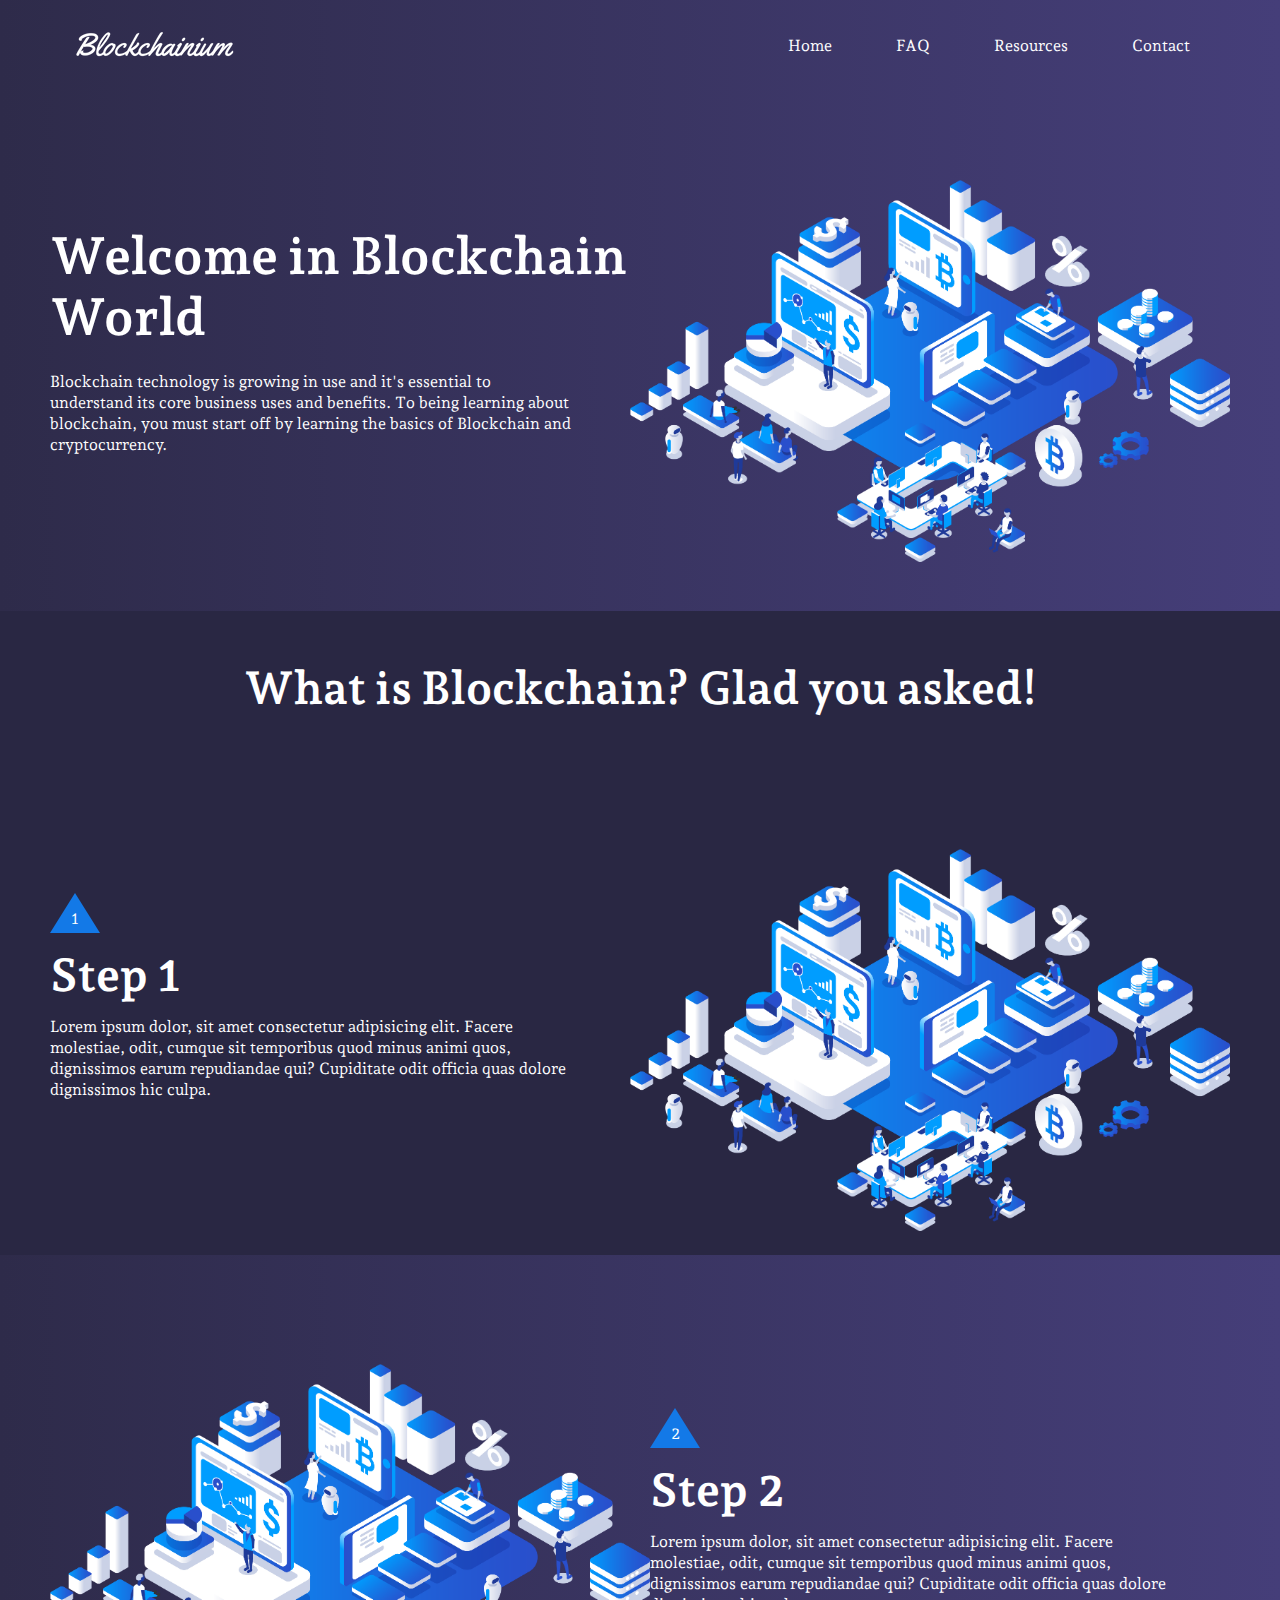
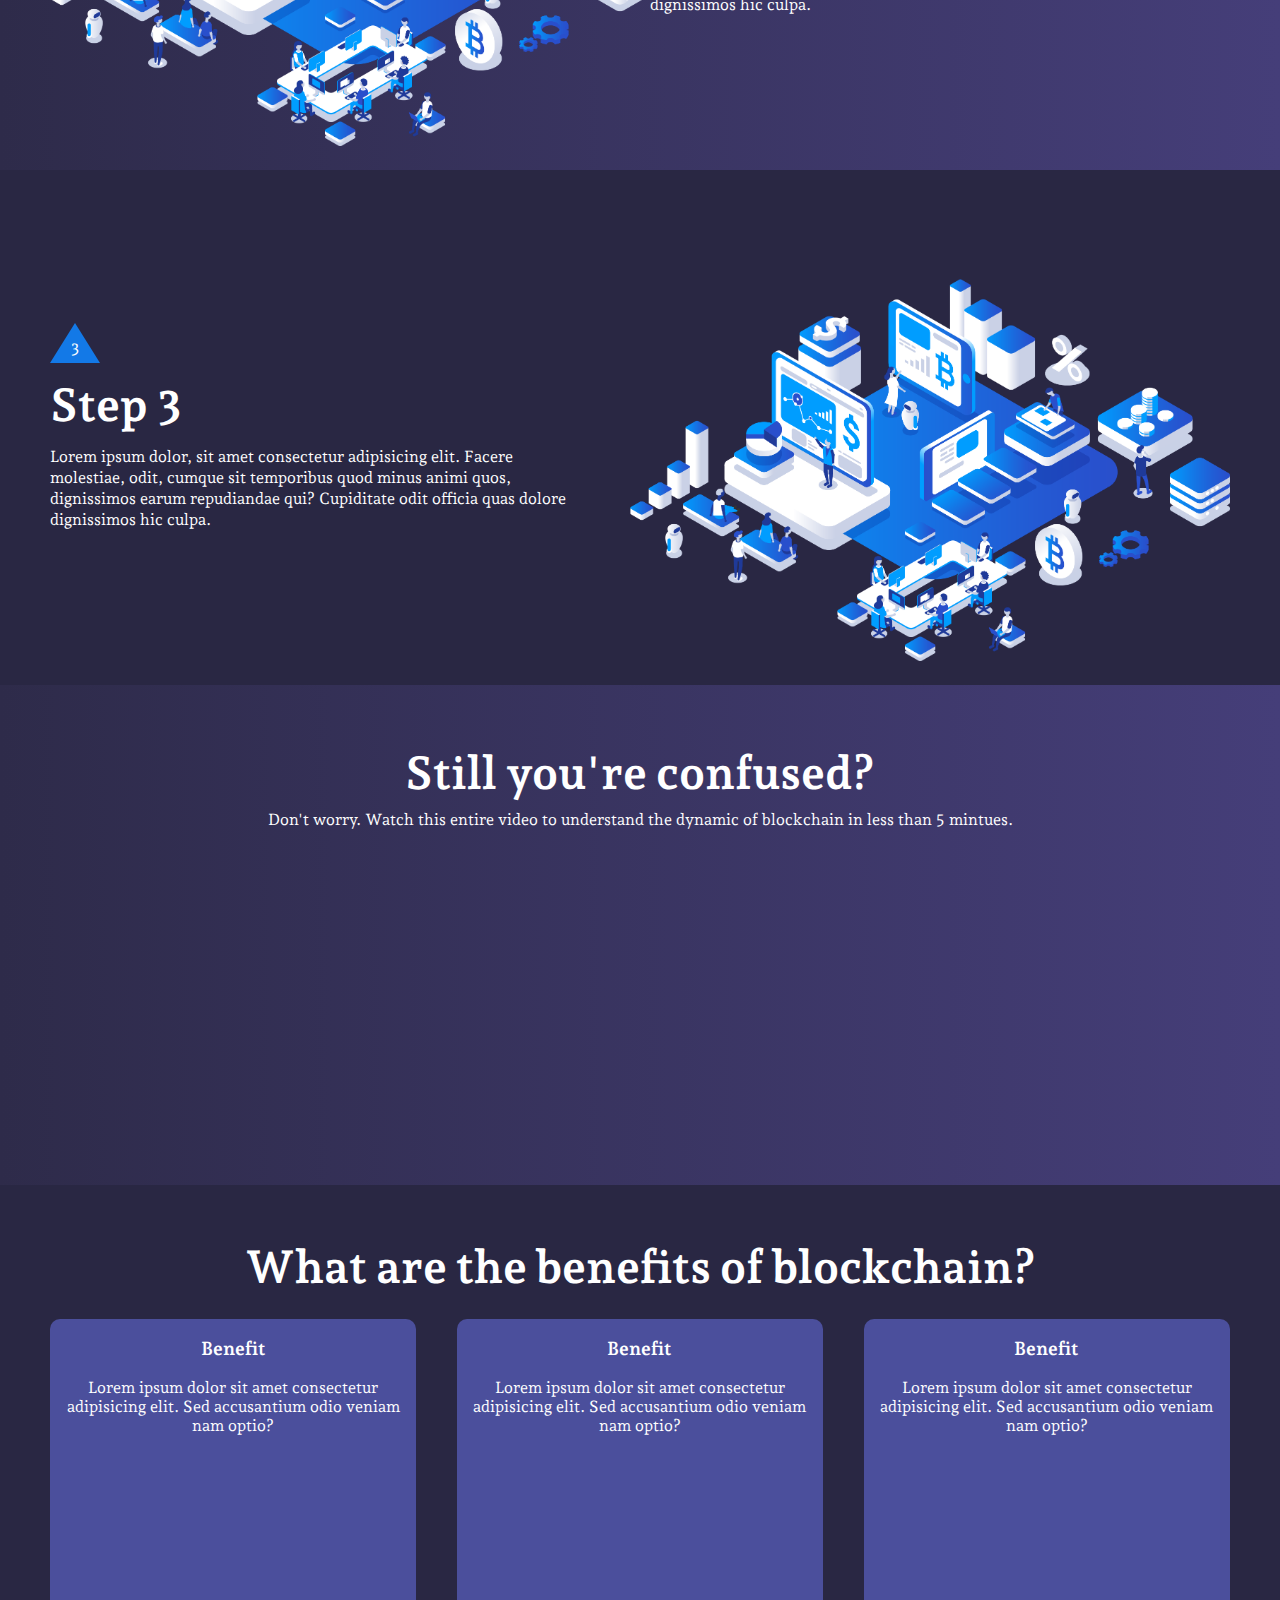
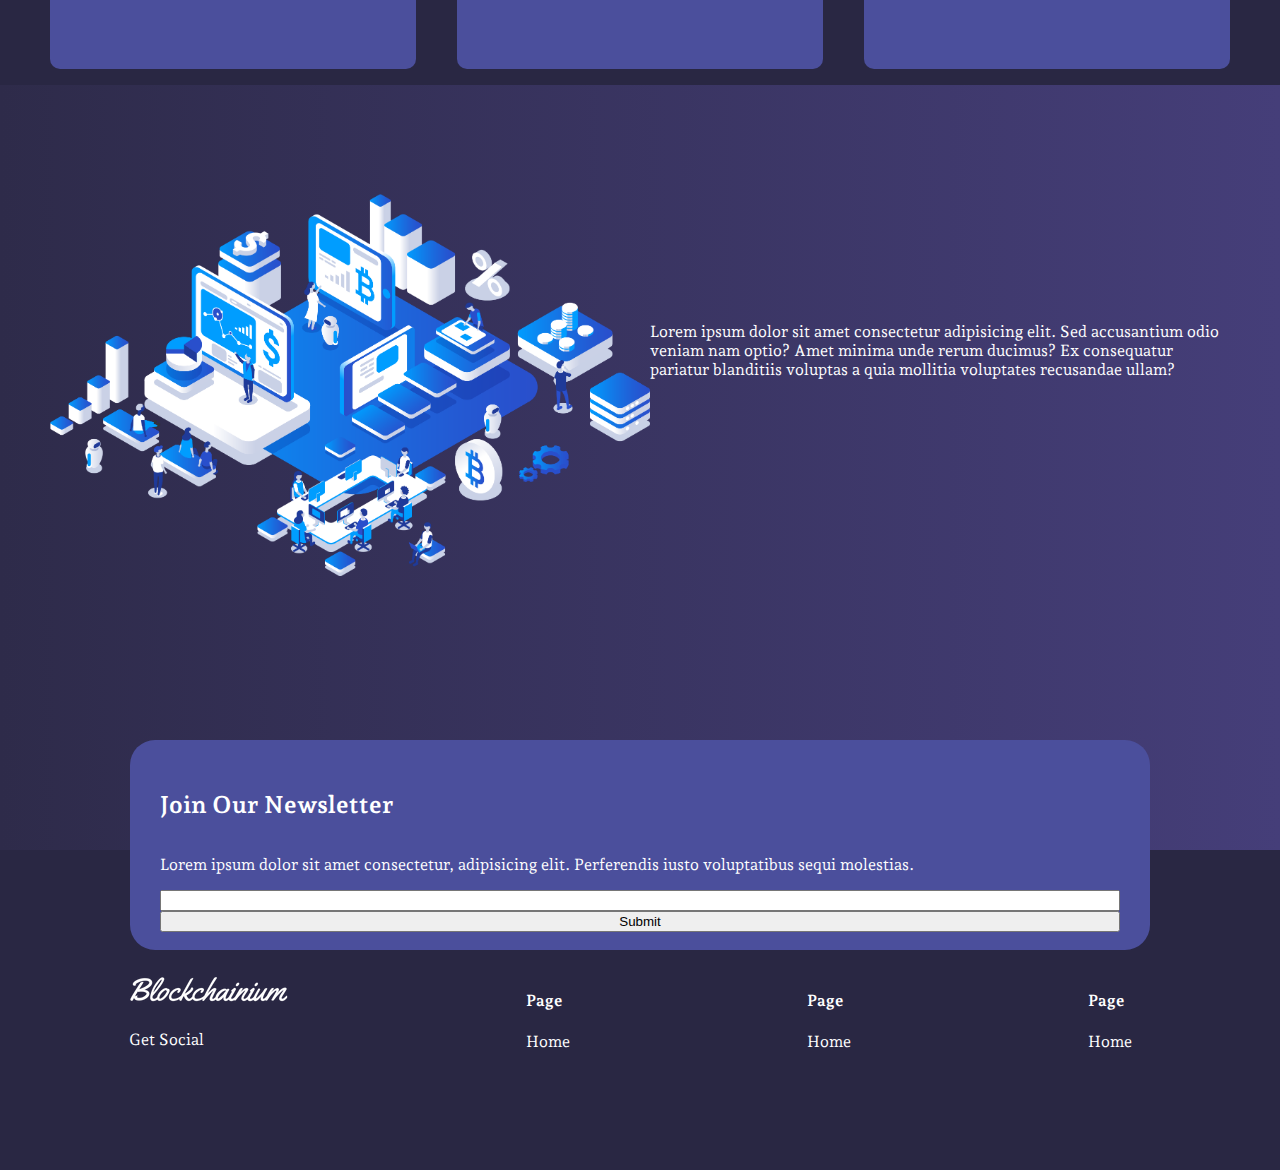
==== index.html @ 6dce90dc "Make new changes" ====
<!DOCTYPE html>
<html lang="en">
  <head>
    <meta charset="UTF-8" />
    <meta name="viewport" content="width=device-width, initial-scale=1.0" />
    <title>Home</title>
    <link rel="stylesheet" href="css/style.css" />
    <link rel="preconnect" href="https://fonts.googleapis.com" />
    <link rel="preconnect" href="https://fonts.gstatic.com" crossorigin />
    <link
      href="https://fonts.googleapis.com/css2?family=Andada+Pro:ital,wght@0,400;0,500;0,600;0,700;0,800;1,400;1,500;1,600;1,700;1,800&display=swap"
      rel="stylesheet"
    />
    <link rel="stylesheet" href="https://pro.fontawesome.com/releases/v5.10.0/css/all.css" integrity="sha384-AYmEC3Yw5cVb3ZcuHtOA93w35dYTsvhLPVnYs9eStHfGJvOvKxVfELGroGkvsg+p" crossorigin="anonymous"/>

  </head>
  <body>
    <header>
      <div id="logo">
        <img src="images/logo.png" />
      </div>
      <nav>
        <ul>
          <li><a href="#">Home</a></li>
          <li><a href="#">FAQ</a></li>
          <li><a href="#">Resources</a></li>
          <li><a href="#">Contact</a></li>
        </ul>
      </nav>
    </header>
    <section id="hero-sect" class="home-align">
      <section>
        <h2>Welcome in Blockchain World</h2>
        <p>
          Blockchain technology is growing in use and it's essential to
          understand its core business uses and benefits. To being learning
          about blockchain, you must start off by learning the basics of
          Blockchain and cryptocurrency.
        </p>
      </section>
      <img src="images/hero-pic1.png" />
    </section>
    <section id="what-is">
      <h2>What is Blockchain? Glad you asked!</h2>
      <section id="what-is-1" class="home-align">
        <div>
          <div class="triangle-icon">
            <p>1</p>
          </div>
          <h2>Step 1</h2>
          <p>
            Lorem ipsum dolor, sit amet consectetur adipisicing elit. Facere
            molestiae, odit, cumque sit temporibus quod minus animi quos,
            dignissimos earum repudiandae qui? Cupiditate odit officia quas
            dolore dignissimos hic culpa.
          </p>
        </div>
        <img src="images/hero-pic1.png" />
      </section>
      <section id="what-is-2" class="home-align">
        <img src="images/hero-pic1.png" />
        <div>
          <div class="triangle-icon">
            <p>2</p>
          </div>
          <h2>Step 2</h2>
          <p>
            Lorem ipsum dolor, sit amet consectetur adipisicing elit. Facere
            molestiae, odit, cumque sit temporibus quod minus animi quos,
            dignissimos earum repudiandae qui? Cupiditate odit officia quas
            dolore dignissimos hic culpa.
          </p>
      </section>
      <section id="what-is-3" class="home-align">
        <div>
          <div class="triangle-icon">
            <p>3</p>
          </div>
          <h2>Step 3</h2>
          <p>
            Lorem ipsum dolor, sit amet consectetur adipisicing elit. Facere
            molestiae, odit, cumque sit temporibus quod minus animi quos,
            dignissimos earum repudiandae qui? Cupiditate odit officia quas
            dolore dignissimos hic culpa.
          </p>
          </div>
        <img src="images/hero-pic1.png" />
      </section>
    </section>
    <section id="video-sect">
      <h2>Still you're confused?</h2>
      <p>
        Don't worry. Watch this entire video to understand the dynamic of
        blockchain in less than 5 mintues.
      </p>
      <iframe
        width="560"
        height="315"
        src="https://www.youtube.com/embed/6WG7D47tGb0"
        title="YouTube video player"
        frameborder="0"
        allow="accelerometer; autoplay; clipboard-write; encrypted-media; gyroscope; picture-in-picture"
        allowfullscreen
      ></iframe>
    </section>
    <section id="benefits">
      <h2>What are the benefits of blockchain?</h2>
      <div id="card-boxes">
        <div class="sub-card-box">
          <i></i>
          <h3>Benefit</h3>
          <p>Lorem ipsum dolor sit amet consectetur adipisicing elit. Sed
          accusantium odio veniam nam optio?</p>
        </div>
        <div class="sub-card-box">
          <i></i>
          <h3>Benefit</h3>
          <p>Lorem ipsum dolor sit amet consectetur adipisicing elit. Sed
          accusantium odio veniam nam optio?</p>
        </div>
        <div class="sub-card-box">
          <i></i>
          <h3>Benefit</h3>
          <p>Lorem ipsum dolor sit amet consectetur adipisicing elit. Sed
          accusantium odio veniam nam optio?</p>
        </div>
      </div>
    </section>
    <section id="resources-sect" class="home-align">
      <img src="images/hero-pic1.png" />
      <section>
        <p>
          Lorem ipsum dolor sit amet consectetur adipisicing elit. Sed
          accusantium odio veniam nam optio? Amet minima unde rerum ducimus? Ex
          consequatur pariatur blanditiis voluptas a quia mollitia voluptates
          recusandae ullam?
        </p>
      </section>
    </section>
    <section id="subcribe-form">
      <section>
        <h2>Join Our Newsletter</h2>
        <p>
          Lorem ipsum dolor sit amet consectetur, adipisicing elit. Perferendis
          iusto voluptatibus sequi molestias.
        </p>
        <input type="email" />
        <input type="submit" />
      </section>
    </section>
    <footer>
      <section id="footer-one">
        <img src="images/logo.png" />
        <p>Get Social</p>
        <div>
          <i></i>
          <i></i>
          <i></i>
        </div>
      </section>
      <section id="footer-two">
        <h4>Page</h4>
        <p>Home</p>
      </section>
      <section id="footer-three">
        <h4>Page</h4>
        <p>Home</p>
      </section>
      <section id="footer-four">
        <h4>Page</h4>
        <p>Home</p>
      </section>
    </footer>
  </body>
</html>
---- css/style.css ----
body {
  background-image: linear-gradient(to right, #2e2b4a, #453e79);
  color: #fff;
  box-sizing: border-box;
  font-family: "Andada Pro", serif;
  margin: 0;
  padding: 0;
}

/* Header */
header {
  display: flex;
  justify-content: space-between;
  padding: 0 60px;
}

/* Logo */
#logo {
  padding-top: 25px;
  padding-left: 15px;
}

/* Navbar */
nav {
  padding-top: 20px;
}

nav ul li {
  display: inline;
  list-style: none;
  padding: 0 30px;
}

nav ul li a {
  color: #fff;
  text-decoration: none;
}

/* Hero Section */
#hero-sect,
.home-align {
  height: 500px;
  display: flex;
  align-items: center;
  justify-content: space-around;
  padding: 15px 50px 0 50px;
}

#hero-sect img,
.home-align img {
  width: 600px;
  padding-top: 70px;
}
#hero-sect img {
  -webkit-animation: mover 1.5s infinite alternate;
  animation: mover 1.5s infinite alternate;
}
@keyframes mover {
  0% {
    transform: translateY(0);
  }
  100% {
    transform: translateY(-20px);
  }
}

#hero-sect section h2 {
  font-size: 52px;
  margin: 25px 0;
}

#hero-sect section p {
  font-size: 16px;
  line-height: 1.3em;
  padding-right: 55px;
}

/* What Is Section */
#what-is,
#what-is-1,
#what-is-3,
#benefits,
footer {
  background-color: #292743;
}

#what-is-2 {
  background-image: linear-gradient(to right, #2e2b4a, #453e79);
}

#what-is h2 {
  text-align: center;
  padding-top: 50px;
  font-size: 46px;
  margin: 25px 0;
}

.triangle-icon {
  width: 0px;
  height: 0px;
  border-style: inset;
  border-width: 0 25px 40px 25px;
  border-color: transparent transparent #1379e7 transparent;
}

.triangle-icon p {
  text-align: center;
  top: 16px;
  left: -25px;
  position: relative;
  width: 50px;
  height: 50px;
  margin: 0px;
  color: #fff;
}

#what-is-1 div {
  display: flex;
  flex-direction: column;
}

#what-is-1 div h2,
#what-is-2 div h2,
#what-is-3 div h2 {
  text-align: left;
  padding-top: 0;
  margin: 15px 0;
  font-size: 46px;
}

#what-is-1 div p,
#what-is-2 div p,
#what-is-3 div p {
  margin-top: 0;
  font-size: 16px;
  line-height: 1.3em;
  padding-right: 55px;
}

/* Video Section */

#video-sect {
  display: flex;
  align-items: center;
  justify-content: center;
  flex-direction: column;
  height: 500px;
}

#video-sect h2 {
  font-size: 46px;
  margin-bottom: 0;
}

#video-sect p {
  margin-top: 10px;
  font-size: 16px;
  line-height: 1.3em;
}

/* Benefits */
#benefits {
  height: 500px;
  display: flex;
  flex-direction: column;
  justify-content: center;
  align-items: center;
}

#benefits h2 {
  font-size: 46px;
  margin-bottom: 25px;
}

#card-boxes {
  display: flex;
  justify-content: space-around;
  padding: 0 30px;
}

.sub-card-box {
  background-color: #4b4f9c;
  margin: 0 20px;
  height: 350px;
  width: 30%;
  border-radius: 10px;
  text-align: center;
}

/* Subcribe Form */

#subcribe-form {
  height: 250px;
  display: flex;
  align-items: center;
  position: relative;
  top: 120px;
}

#subcribe-form section {
  background-color: #4b4f9c;
  width: 75%;
  height: 150px;
  margin: 0 auto;
  border-radius: 25px;
  display: grid;
  padding: 30px;
}

/* Footer */

footer {
  display: flex;
  justify-content: space-around;
  padding: 120px 30px 0 10px;
  height: 200px;
}
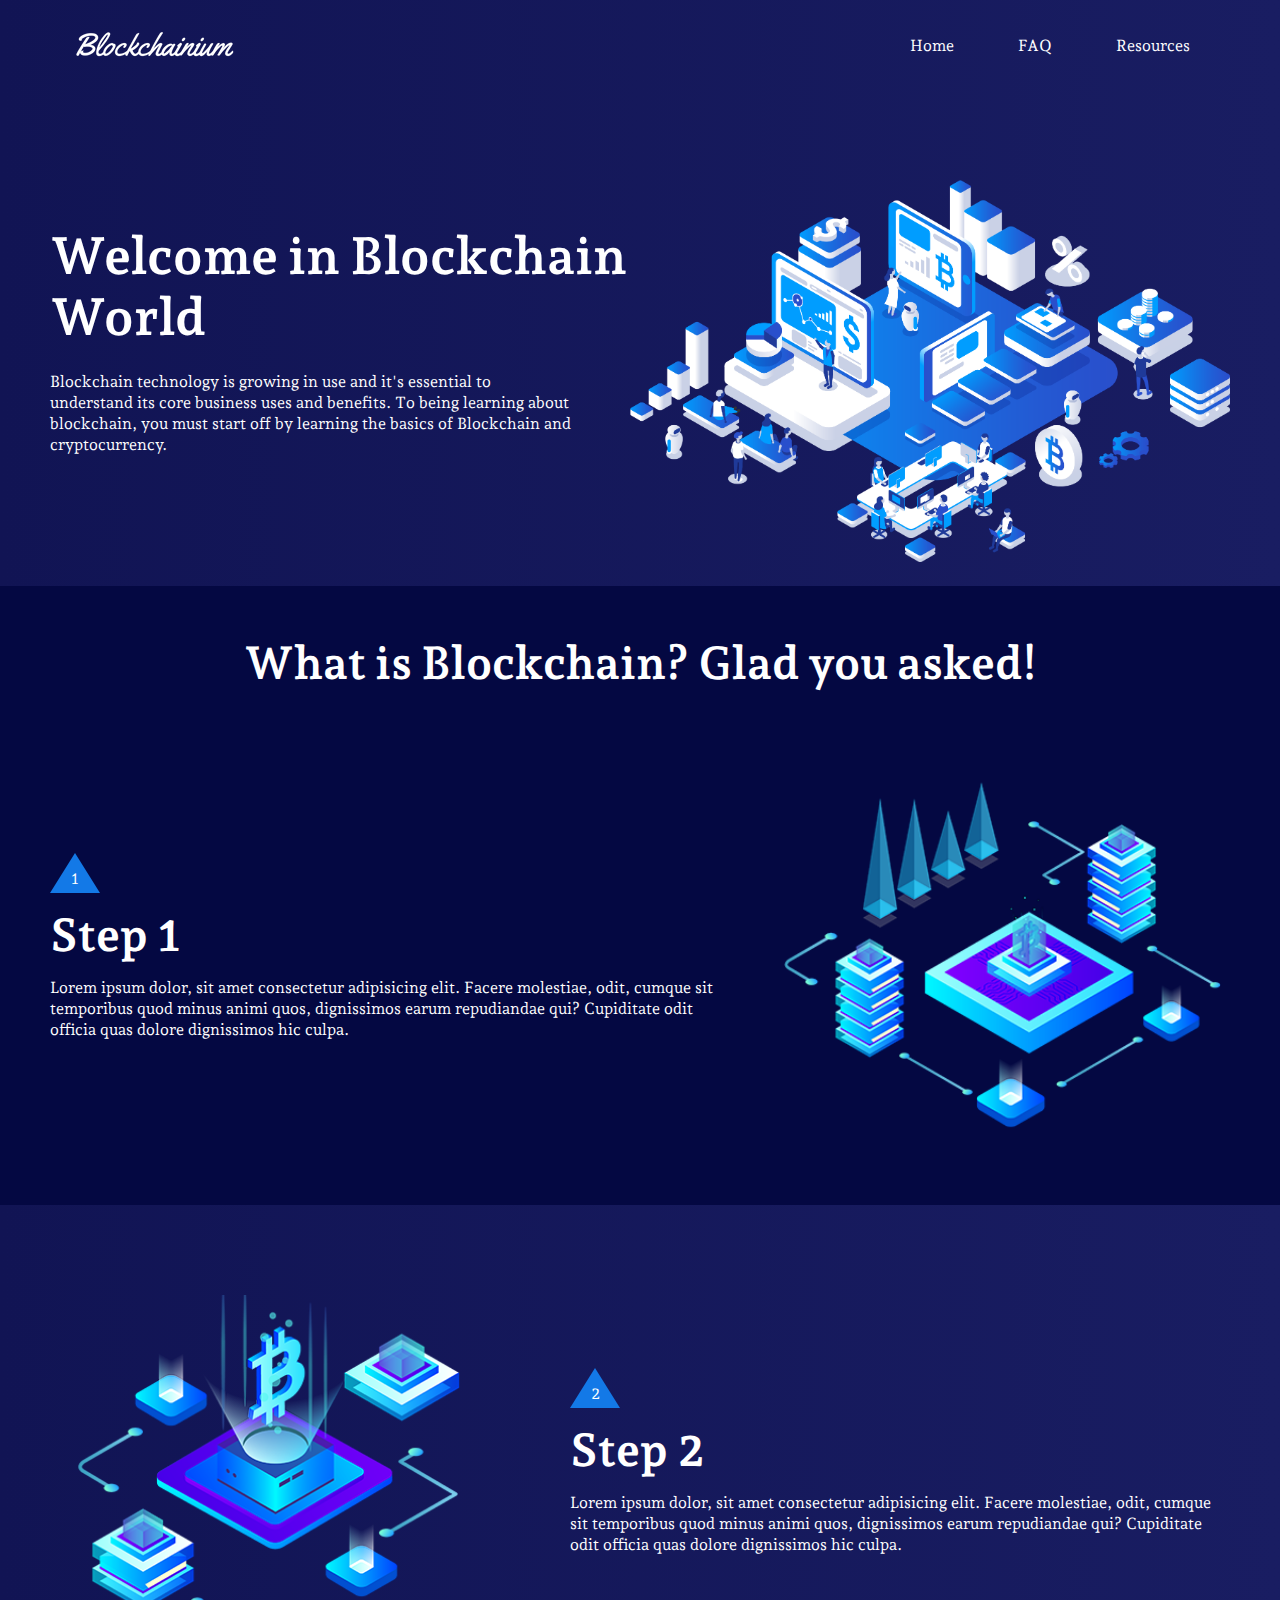
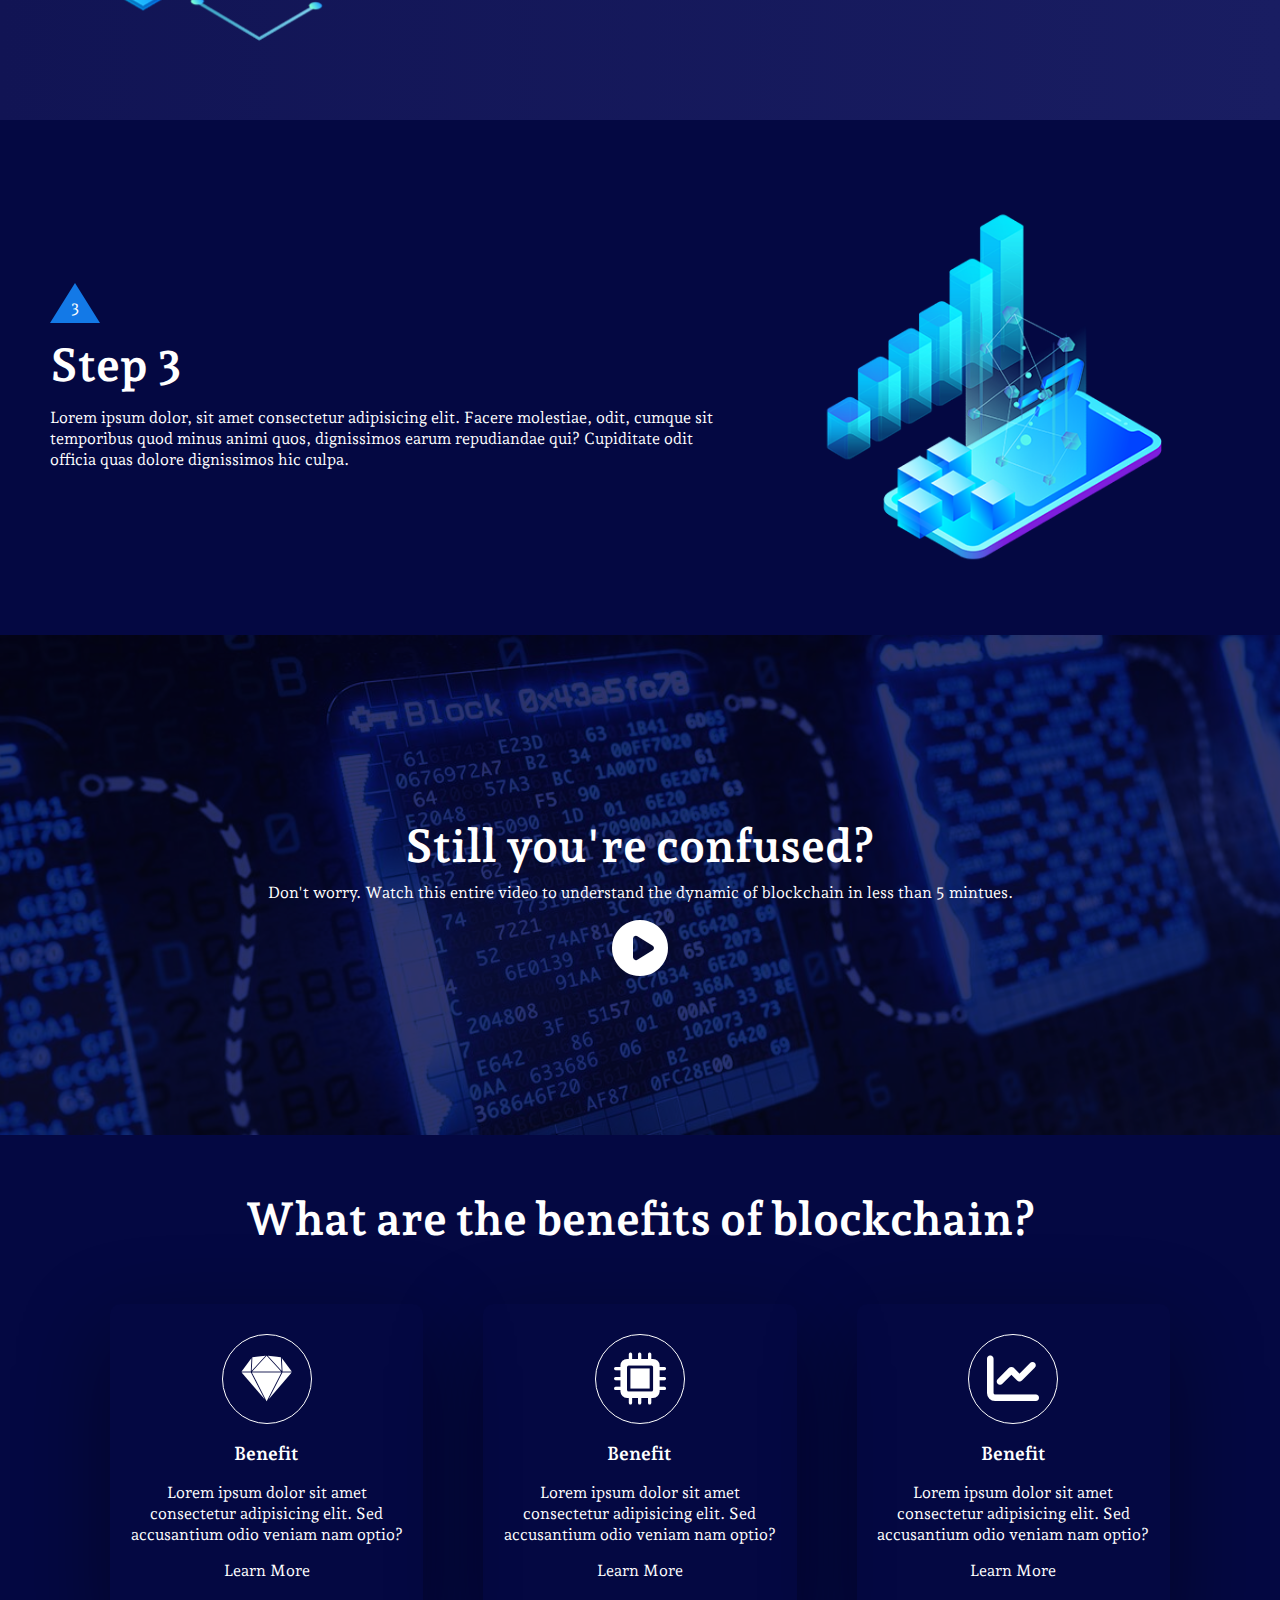
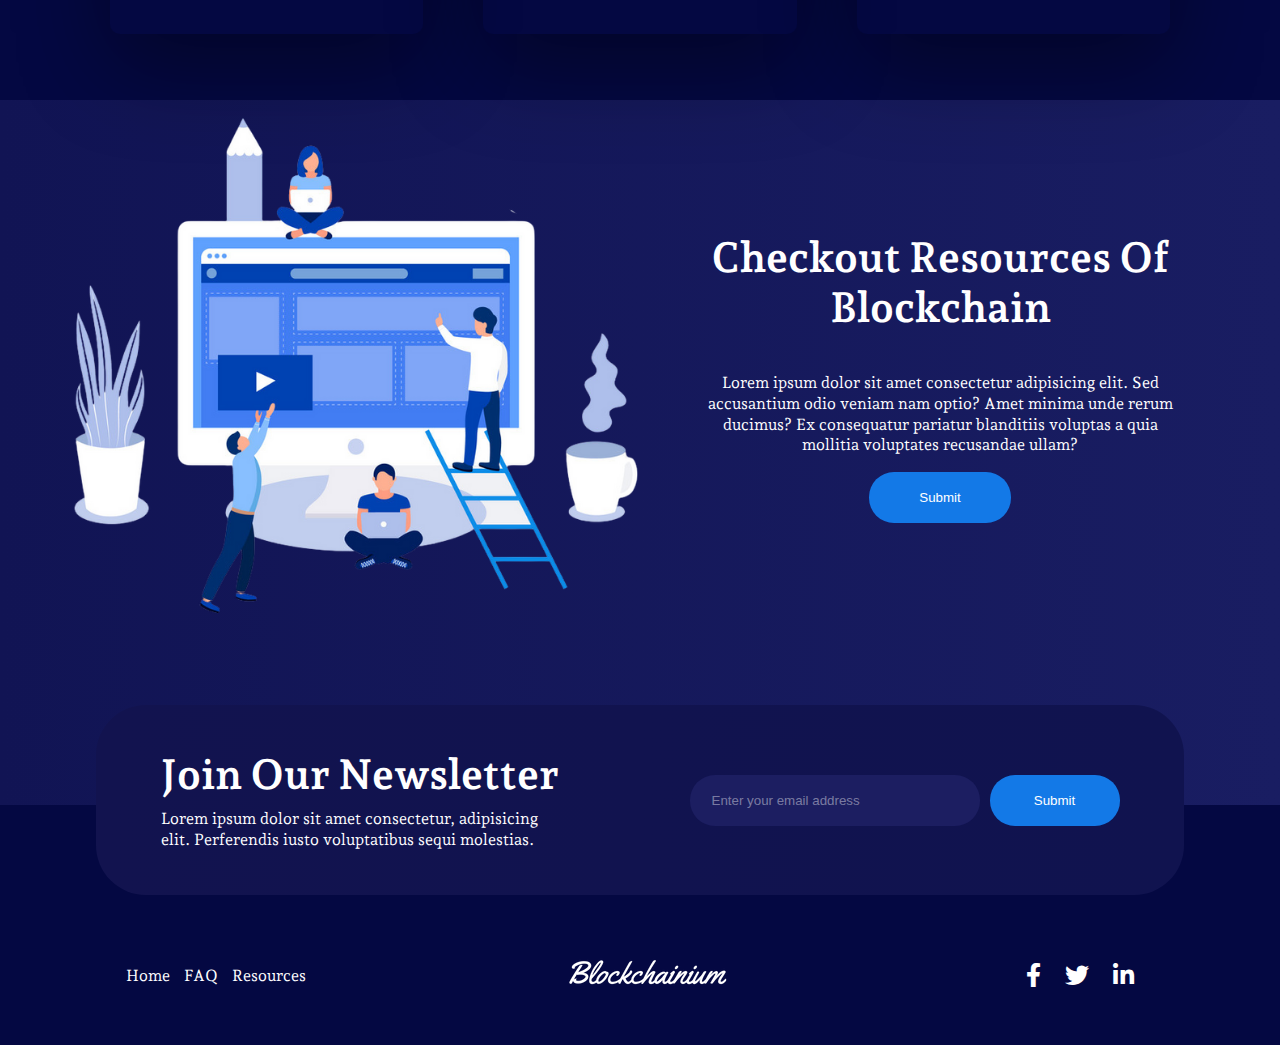
==== commit 9b58dec9: "Home Page Completed" ====
--- a/index.html
+++ b/index.html
@@ -11,8 +11,7 @@
       href="https://fonts.googleapis.com/css2?family=Andada+Pro:ital,wght@0,400;0,500;0,600;0,700;0,800;1,400;1,500;1,600;1,700;1,800&display=swap"
       rel="stylesheet"
     />
-    <link rel="stylesheet" href="https://pro.fontawesome.com/releases/v5.10.0/css/all.css" integrity="sha384-AYmEC3Yw5cVb3ZcuHtOA93w35dYTsvhLPVnYs9eStHfGJvOvKxVfELGroGkvsg+p" crossorigin="anonymous"/>
-
+    <link href="css/all.css" rel="stylesheet">
   </head>
   <body>
     <header>
@@ -21,14 +20,13 @@
       </div>
       <nav>
         <ul>
-          <li><a href="#">Home</a></li>
-          <li><a href="#">FAQ</a></li>
-          <li><a href="#">Resources</a></li>
-          <li><a href="#">Contact</a></li>
+          <li><a href="index.html">Home</a></li>
+          <li><a href="faq.html">FAQ</a></li>
+          <li><a href="resources.html">Resources</a></li>
         </ul>
       </nav>
     </header>
-    <section id="hero-sect" class="home-align">
+    <section id="hero-sect" class="flex-align">
       <section>
         <h2>Welcome in Blockchain World</h2>
         <p>
@@ -38,11 +36,11 @@
           Blockchain and cryptocurrency.
         </p>
       </section>
-      <img src="images/hero-pic1.png" />
+      <img src="images/hero-pic.png" />
     </section>
-    <section id="what-is">
+    <section id="what-is-sect">
       <h2>What is Blockchain? Glad you asked!</h2>
-      <section id="what-is-1" class="home-align">
+      <section id="what-is-one" class="flex-align">
         <div>
           <div class="triangle-icon">
             <p>1</p>
@@ -55,10 +53,10 @@
             dolore dignissimos hic culpa.
           </p>
         </div>
-        <img src="images/hero-pic1.png" />
+        <img src="images/step-one.png" />
       </section>
-      <section id="what-is-2" class="home-align">
-        <img src="images/hero-pic1.png" />
+      <section id="what-is-two" class="flex-align">
+        <img src="images/step-two.png" />
         <div>
           <div class="triangle-icon">
             <p>2</p>
@@ -71,7 +69,7 @@
             dolore dignissimos hic culpa.
           </p>
       </section>
-      <section id="what-is-3" class="home-align">
+      <section id="what-is-three" class="flex-align">
         <div>
           <div class="triangle-icon">
             <p>3</p>
@@ -84,7 +82,7 @@
             dolore dignissimos hic culpa.
           </p>
           </div>
-        <img src="images/hero-pic1.png" />
+        <img src="images/step-three.png" />
       </section>
     </section>
     <section id="video-sect">
@@ -93,83 +91,77 @@
         Don't worry. Watch this entire video to understand the dynamic of
         blockchain in less than 5 mintues.
       </p>
-      <iframe
-        width="560"
-        height="315"
-        src="https://www.youtube.com/embed/6WG7D47tGb0"
-        title="YouTube video player"
-        frameborder="0"
-        allow="accelerometer; autoplay; clipboard-write; encrypted-media; gyroscope; picture-in-picture"
-        allowfullscreen
-      ></iframe>
+      <a href="#"><i class="fas fa-play-circle"></i></a>
     </section>
-    <section id="benefits">
+    </div>
+    <section id="benefits-sect" class="flex-align">
       <h2>What are the benefits of blockchain?</h2>
       <div id="card-boxes">
         <div class="sub-card-box">
-          <i></i>
+          <i class="fa-brands fa-sketch"></i>
           <h3>Benefit</h3>
           <p>Lorem ipsum dolor sit amet consectetur adipisicing elit. Sed
           accusantium odio veniam nam optio?</p>
+          <a href="#">Learn More</a>
         </div>
         <div class="sub-card-box">
-          <i></i>
+          <i class="fa-solid fa-microchip"></i>
           <h3>Benefit</h3>
           <p>Lorem ipsum dolor sit amet consectetur adipisicing elit. Sed
           accusantium odio veniam nam optio?</p>
+          <a href="#">Learn More</a>
         </div>
         <div class="sub-card-box">
-          <i></i>
+          <i class="fas fa-chart-line"></i>
           <h3>Benefit</h3>
           <p>Lorem ipsum dolor sit amet consectetur adipisicing elit. Sed
           accusantium odio veniam nam optio?</p>
+          <a href="#">Learn More</a>
         </div>
       </div>
     </section>
-    <section id="resources-sect" class="home-align">
-      <img src="images/hero-pic1.png" />
-      <section>
+    <section id="resources-sect" class="flex-align">
+      <img src="images/resources.png" />
+      <section id="resources-txt">
+        <h2>Checkout Resources Of Blockchain</h2>
         <p>
           Lorem ipsum dolor sit amet consectetur adipisicing elit. Sed
           accusantium odio veniam nam optio? Amet minima unde rerum ducimus? Ex
           consequatur pariatur blanditiis voluptas a quia mollitia voluptates
           recusandae ullam?
         </p>
+        <button><a href="#">Submit</a></button>
       </section>
     </section>
     <section id="subcribe-form">
-      <section>
+      <section id="item-1">
         <h2>Join Our Newsletter</h2>
         <p>
           Lorem ipsum dolor sit amet consectetur, adipisicing elit. Perferendis
           iusto voluptatibus sequi molestias.
         </p>
-        <input type="email" />
-        <input type="submit" />
+      </section>
+      <section id="item-2">
+        <input type="email" placeholder="Enter your email address" />
+        <button><a href="#">Submit</a></button>
       </section>
     </section>
     <footer>
-      <section id="footer-one">
-        <img src="images/logo.png" />
-        <p>Get Social</p>
-        <div>
-          <i></i>
-          <i></i>
-          <i></i>
-        </div>
-      </section>
-      <section id="footer-two">
-        <h4>Page</h4>
-        <p>Home</p>
-      </section>
-      <section id="footer-three">
-        <h4>Page</h4>
-        <p>Home</p>
-      </section>
-      <section id="footer-four">
-        <h4>Page</h4>
-        <p>Home</p>
-      </section>
+      <div>
+        <ul>
+          <li><a href="index.html">Home</a></li>
+          <li><a href="faq.html">FAQ</a></li>
+          <li><a href="resources.html">Resources</a></li>
+        </ul>
+      </div>
+      <div>
+      <img src="images/logo.png" />
+      </div>
+      <div>
+        <i class="fab fa-facebook-f"></i>
+        <i class="fab fa-twitter"></i>
+        <i class="fab fa-linkedin-in"></i>
+      </div>
     </footer>
   </body>
 </html>
--- a/css/style.css
+++ b/css/style.css
@@ -1,5 +1,5 @@
 body {
-  background-image: linear-gradient(to right, #2e2b4a, #453e79);
+  background-image: linear-gradient(to right, #111454, #191d62);
   color: #fff;
   box-sizing: border-box;
   font-family: "Andada Pro", serif;
@@ -7,6 +7,46 @@
   padding: 0;
 }
 
+/* Utilities*/
+.flex-align {
+  height: 500px;
+  display: flex;
+  align-items: center;
+  justify-content: space-around;
+  padding: 15px 50px 0 50px;
+}
+
+img {
+  width: 600px;
+}
+
+h2 {
+  font-size: 52px;
+  margin: 25px 0;
+}
+
+p {
+  font-size: 16px;
+  line-height: 1.3em;
+}
+
+i {
+  color: #fff;
+}
+
+a {
+  color: #fff;
+  text-decoration: none;
+}
+
+#what-is-sect,
+#what-is-one,
+#what-is-three,
+#benefits-sect,
+footer {
+  background-color: #040842;
+}
+
 /* Header */
 header {
   display: flex;
@@ -15,6 +55,9 @@
 }
 
 /* Logo */
+#logo img {
+  width: unset;
+}
 #logo {
   padding-top: 25px;
   padding-left: 15px;
@@ -31,29 +74,20 @@
   padding: 0 30px;
 }
 
-nav ul li a {
-  color: #fff;
-  text-decoration: none;
+nav ul li a:hover {
+  border-bottom: 2px solid #fff;
+  color: #eee;
 }
 
 /* Hero Section */
-#hero-sect,
-.home-align {
-  height: 500px;
-  display: flex;
-  align-items: center;
-  justify-content: space-around;
-  padding: 15px 50px 0 50px;
-}
-
-#hero-sect img,
-.home-align img {
-  width: 600px;
-  padding-top: 70px;
-}
+#hero-sect section p {
+  padding-right: 55px;
+}
+
 #hero-sect img {
   -webkit-animation: mover 1.5s infinite alternate;
   animation: mover 1.5s infinite alternate;
+  padding-top: 70px;
 }
 @keyframes mover {
   0% {
@@ -64,35 +98,16 @@
   }
 }
 
-#hero-sect section h2 {
-  font-size: 52px;
-  margin: 25px 0;
-}
-
-#hero-sect section p {
-  font-size: 16px;
-  line-height: 1.3em;
-  padding-right: 55px;
-}
-
 /* What Is Section */
-#what-is,
-#what-is-1,
-#what-is-3,
-#benefits,
-footer {
-  background-color: #292743;
-}
-
-#what-is-2 {
-  background-image: linear-gradient(to right, #2e2b4a, #453e79);
-}
-
-#what-is h2 {
+#what-is-two {
+  background-image: linear-gradient(to right, #111454, #191d62);
+}
+
+#what-is-sect h2 {
   text-align: center;
   padding-top: 50px;
-  font-size: 46px;
-  margin: 25px 0;
+  margin: unset;
+  font-size: 46px;
 }
 
 .triangle-icon {
@@ -114,26 +129,21 @@
   color: #fff;
 }
 
-#what-is-1 div {
-  display: flex;
-  flex-direction: column;
-}
-
-#what-is-1 div h2,
-#what-is-2 div h2,
-#what-is-3 div h2 {
+#what-is-one div h2,
+#what-is-two div h2,
+#what-is-three div h2 {
   text-align: left;
   padding-top: 0;
   margin: 15px 0;
   font-size: 46px;
 }
 
-#what-is-1 div p,
-#what-is-2 div p,
-#what-is-3 div p {
-  margin-top: 0;
-  font-size: 16px;
-  line-height: 1.3em;
+#what-is-two img {
+  margin-right: 70px;
+}
+
+#what-is-one div p,
+#what-is-three div p {
   padding-right: 55px;
 }
 
@@ -145,6 +155,9 @@
   justify-content: center;
   flex-direction: column;
   height: 500px;
+  background: url(/images/video.jpg) no-repeat center center rgb(25 29 98 / 90%);
+  background-size: cover;
+  background-blend-mode: multiply;
 }
 
 #video-sect h2 {
@@ -154,20 +167,19 @@
 
 #video-sect p {
   margin-top: 10px;
-  font-size: 16px;
-  line-height: 1.3em;
+}
+
+#video-sect i {
+  font-size: 56px;
 }
 
 /* Benefits */
-#benefits {
-  height: 500px;
-  display: flex;
+#benefits-sect {
   flex-direction: column;
-  justify-content: center;
-  align-items: center;
-}
-
-#benefits h2 {
+  padding-bottom: 50px;
+}
+
+#benefits-sect h2 {
   font-size: 46px;
   margin-bottom: 25px;
 }
@@ -179,39 +191,323 @@
 }
 
 .sub-card-box {
+  margin: 0 20px;
+  padding-top: 30px;
+  height: 300px;
+  width: 28%;
+  border-radius: 10px;
+  text-align: center;
+  box-shadow: rgba(0, 0, 0, 0.4) 0px 30px 90px;
+}
+
+.sub-card-box:hover {
   background-color: #4b4f9c;
-  margin: 0 20px;
-  height: 350px;
-  width: 30%;
-  border-radius: 10px;
-  text-align: center;
+  transform: scale(1.05, 1.05);
+  cursor: pointer;
+  transition: ease-in-out 0.3s;
+  box-shadow: rgba(149, 157, 165, 0.2) 0px 8px 24px;
+}
+
+.sub-card-box i {
+  font-size: 52px;
+  border: 1px solid #fff;
+  padding: 18px;
+  border-radius: 50%;
+}
+
+.sub-card-box p {
+  padding: 0 20px;
+}
+
+.sub-card-box a:hover {
+  text-decoration: underline;
+}
+
+/* Resources Section */
+#resources-txt {
+  display: flex;
+  flex-direction: column;
+  align-items: center;
+  text-align: center;
+  height: inherit;
+  justify-content: center;
+  padding: 0px 50px;
+}
+
+#resources-txt h2 {
+  font-size: 42px;
+}
+
+#resources-txt button {
+  background: #1379e7;
+  border: none;
+  border-radius: 25px;
+  padding: 18px 50px;
+  cursor: pointer;
+}
+
+#resources-txt button:hover {
+  background: #0051a8;
 }
 
 /* Subcribe Form */
 
 #subcribe-form {
-  height: 250px;
+  height: 130px;
   display: flex;
   align-items: center;
   position: relative;
-  top: 120px;
+  top: 90px;
+  background-image: linear-gradient(to right, #12134f, #10134f);
+  width: 85%;
+  margin: 0 auto;
+  border-radius: 50px;
+  padding: 30px 0;
 }
 
 #subcribe-form section {
-  background-color: #4b4f9c;
-  width: 75%;
-  height: 150px;
+  display: grid;
   margin: 0 auto;
+}
+
+#item-1 {
+  grid-template-columns: 400px;
+}
+
+#item-1 h2 {
+  font-size: 42px;
+}
+
+#item-1 h2,
+#item-1 p {
+  margin: 0;
+}
+
+#item-1 p {
+  margin-top: 10px;
+}
+
+#item-2 {
+  grid-template-columns: 290px 130px;
+  grid-gap: 10px;
+}
+
+input:focus,
+textarea:focus,
+select:focus {
+  outline: none;
+  color: #fff;
+}
+
+input[type="email"] {
+  background-color: #1c1e61;
+  border: none;
   border-radius: 25px;
+  padding: 13px 22px;
+  height: 25px;
+  color: #fff;
+}
+
+input::placeholder {
+  color: rgba(255, 255, 255, 0.425);
+}
+
+button {
+  background: #1379e7;
+  border: none;
+  border-radius: 25px;
+  cursor: pointer;
+}
+
+button:hover {
+  background: #0051a8;
+}
+
+input {
+  border: none;
+}
+
+/* Footer */
+
+footer {
+  display: flex;
+  justify-content: center;
+  height: 140px;
+  display: flex;
+  justify-content: space-around;
+  align-items: center;
+  padding: 100px 0 0 0;
+}
+
+footer div {
+  padding: 0 50px;
+}
+
+footer div img {
+  width: 160px;
+  height: 40px;
+  padding-right: 45px;
+}
+
+footer ul {
+  padding: unset;
+}
+
+footer ul li {
+  display: inline;
+  list-style: none;
+  padding-right: 10px;
+}
+
+footer i {
+  font-size: 24px;
+  padding-right: 20px;
+}
+
+/***
+  FAQ PAGE
+***/
+
+#faq {
+  display: flex;
+  flex-direction: column;
+  justify-content: center;
+  align-items: center;
+  padding-top: 50px;
+}
+
+#faq h2 {
+  margin: 0;
+  font-size: 46px;
+}
+
+#faq-heading {
+  width: 50%;
+  margin-top: 13px;
+  text-align: center;
+  font-size: 16px;
+}
+
+#faq hr {
+  width: 90px;
+  border: 2px solid #434da7;
+}
+
+#accordion {
+  padding-top: 30px;
+  width: 100%;
+  display: flex;
+  justify-content: space-around;
+}
+
+#accordion-col-one,
+#accordion-col-two {
+  width: 43%;
+}
+
+#accordion details {
+  background: #434da7;
+  color: #fff;
+  cursor: pointer;
+  margin: 10px;
+  padding: 30px 30px 25px 30px;
+  border: none;
+  text-align: left;
+  outline: none;
+  font-size: 16px;
+  border-radius: 5px;
+  box-shadow: 0 4px 4px -2px rgba(0, 0, 0, 0.5);
+}
+
+#accordion details {
+  transition: height 0.5s ease;
+  overflow: hidden;
+}
+
+#accordion details p {
+  font-size: 15px;
+}
+
+#accordion details:not([open]) {
+  height: 1.5em;
+}
+
+#accordion details[open] {
+  height: 6.8em;
+}
+
+#accordion details[open] summary ~ * {
+  animation: slide-in 0.5s ease-in-out;
+}
+
+@keyframes slide-in {
+  0% {
+    opacity: 0;
+    margin-left: -10px;
+  }
+  100% {
+    opacity: 1;
+    margin-left: 0px;
+  }
+}
+
+/***
+  RESOURCES PAGE
+***/
+
+#resources {
+  display: flex;
+  flex-direction: column;
+  justify-content: center;
+  align-items: center;
+  padding-top: 50px;
+}
+
+#resources h2 {
+  margin: 0;
+  font-size: 46px;
+}
+
+#resources hr {
+  width: 193px;
+  border: 2px solid #434da7;
+}
+
+#resources-heading {
+  width: 50%;
+  margin-top: 15px;
+  margin-bottom: 30px;
+  text-align: center;
+  font-size: 16px;
+}
+
+.courses {
   display: grid;
-  padding: 30px;
-}
-
-/* Footer */
-
-footer {
-  display: flex;
-  justify-content: space-around;
-  padding: 120px 30px 0 10px;
-  height: 200px;
-}
+  grid-template-columns: 350px 700px;
+  grid-gap: 1rem;
+  justify-content: center;
+  padding-bottom: 20px;
+}
+
+.courses div img {
+  width: 350px;
+}
+
+.courses h2 {
+  text-align: center;
+  font-size: 46px;
+}
+
+.courses p {
+  text-align: center;
+  font-size: 16px;
+}
+
+.bg-color {
+  background: #434da7;
+  border-left: 3px solid #ffbc00;
+  display: flex;
+  flex-direction: column;
+  align-content: center;
+  justify-content: center;
+}
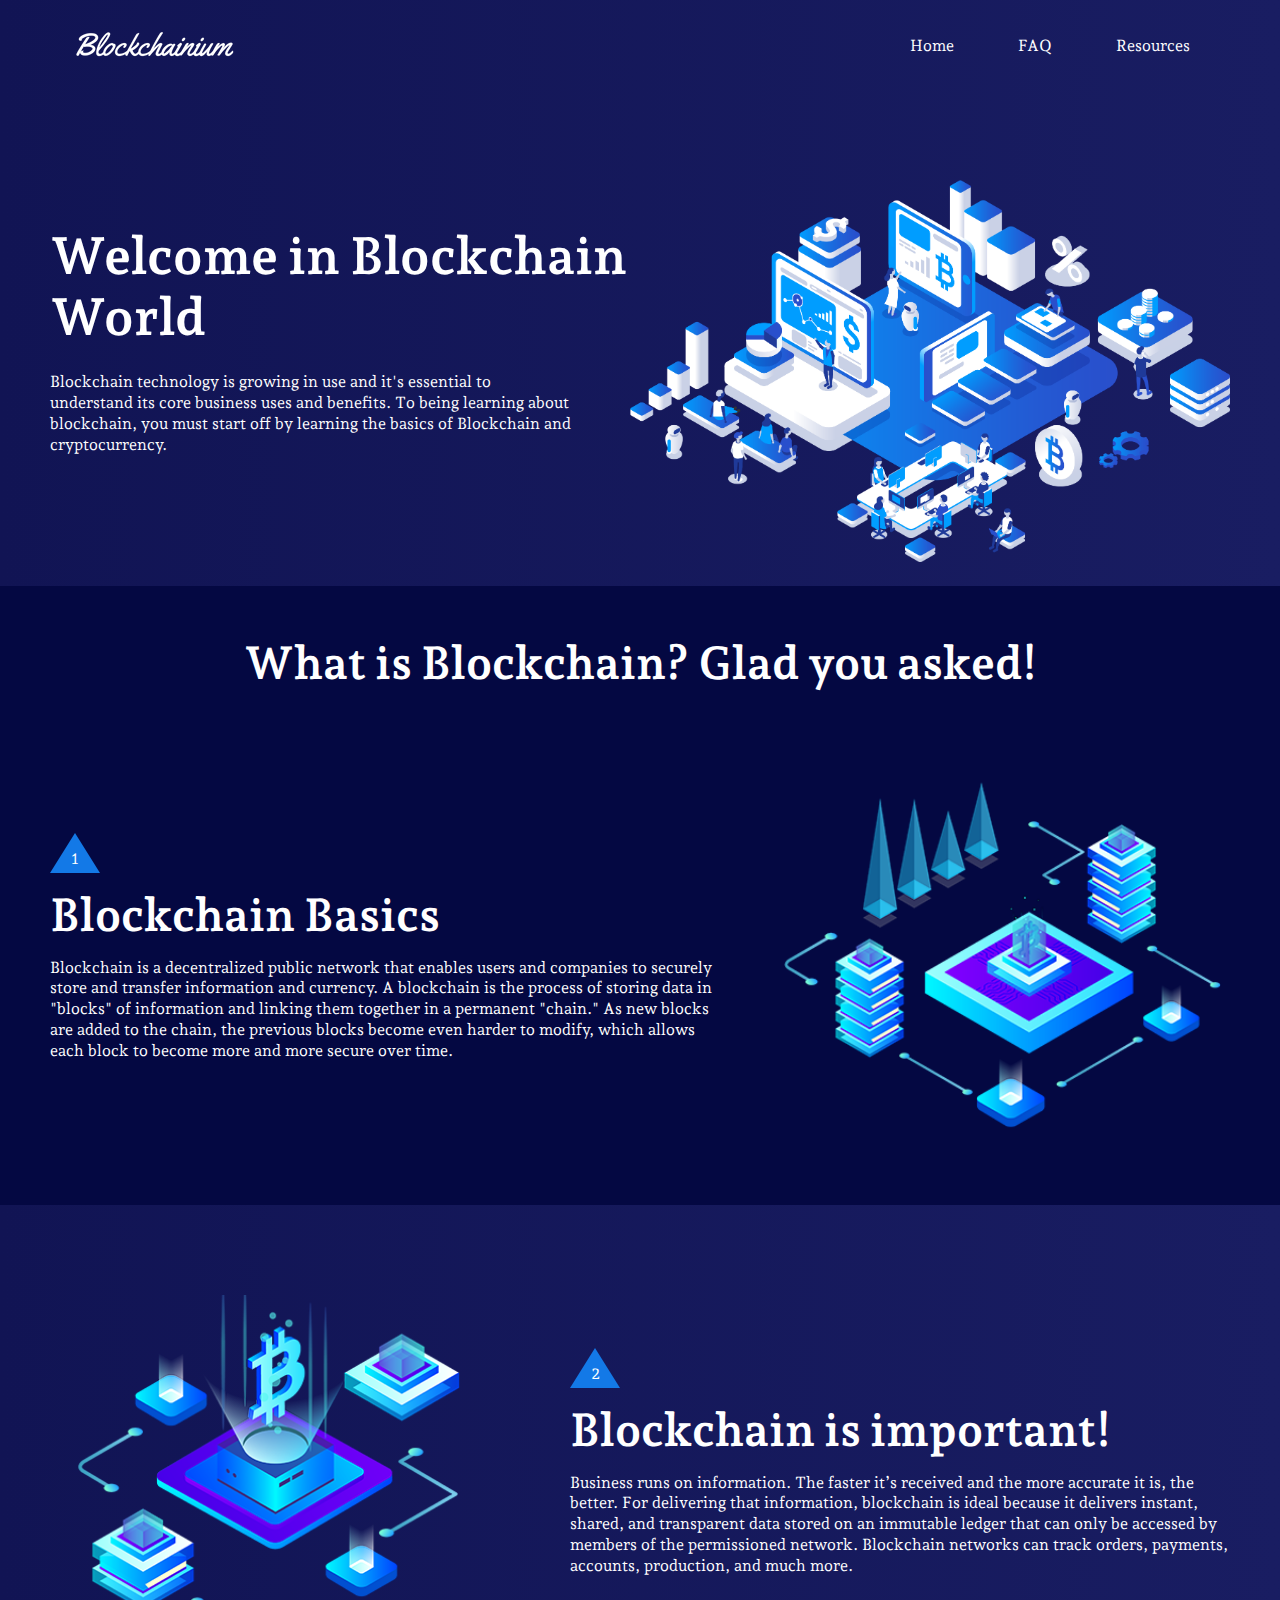
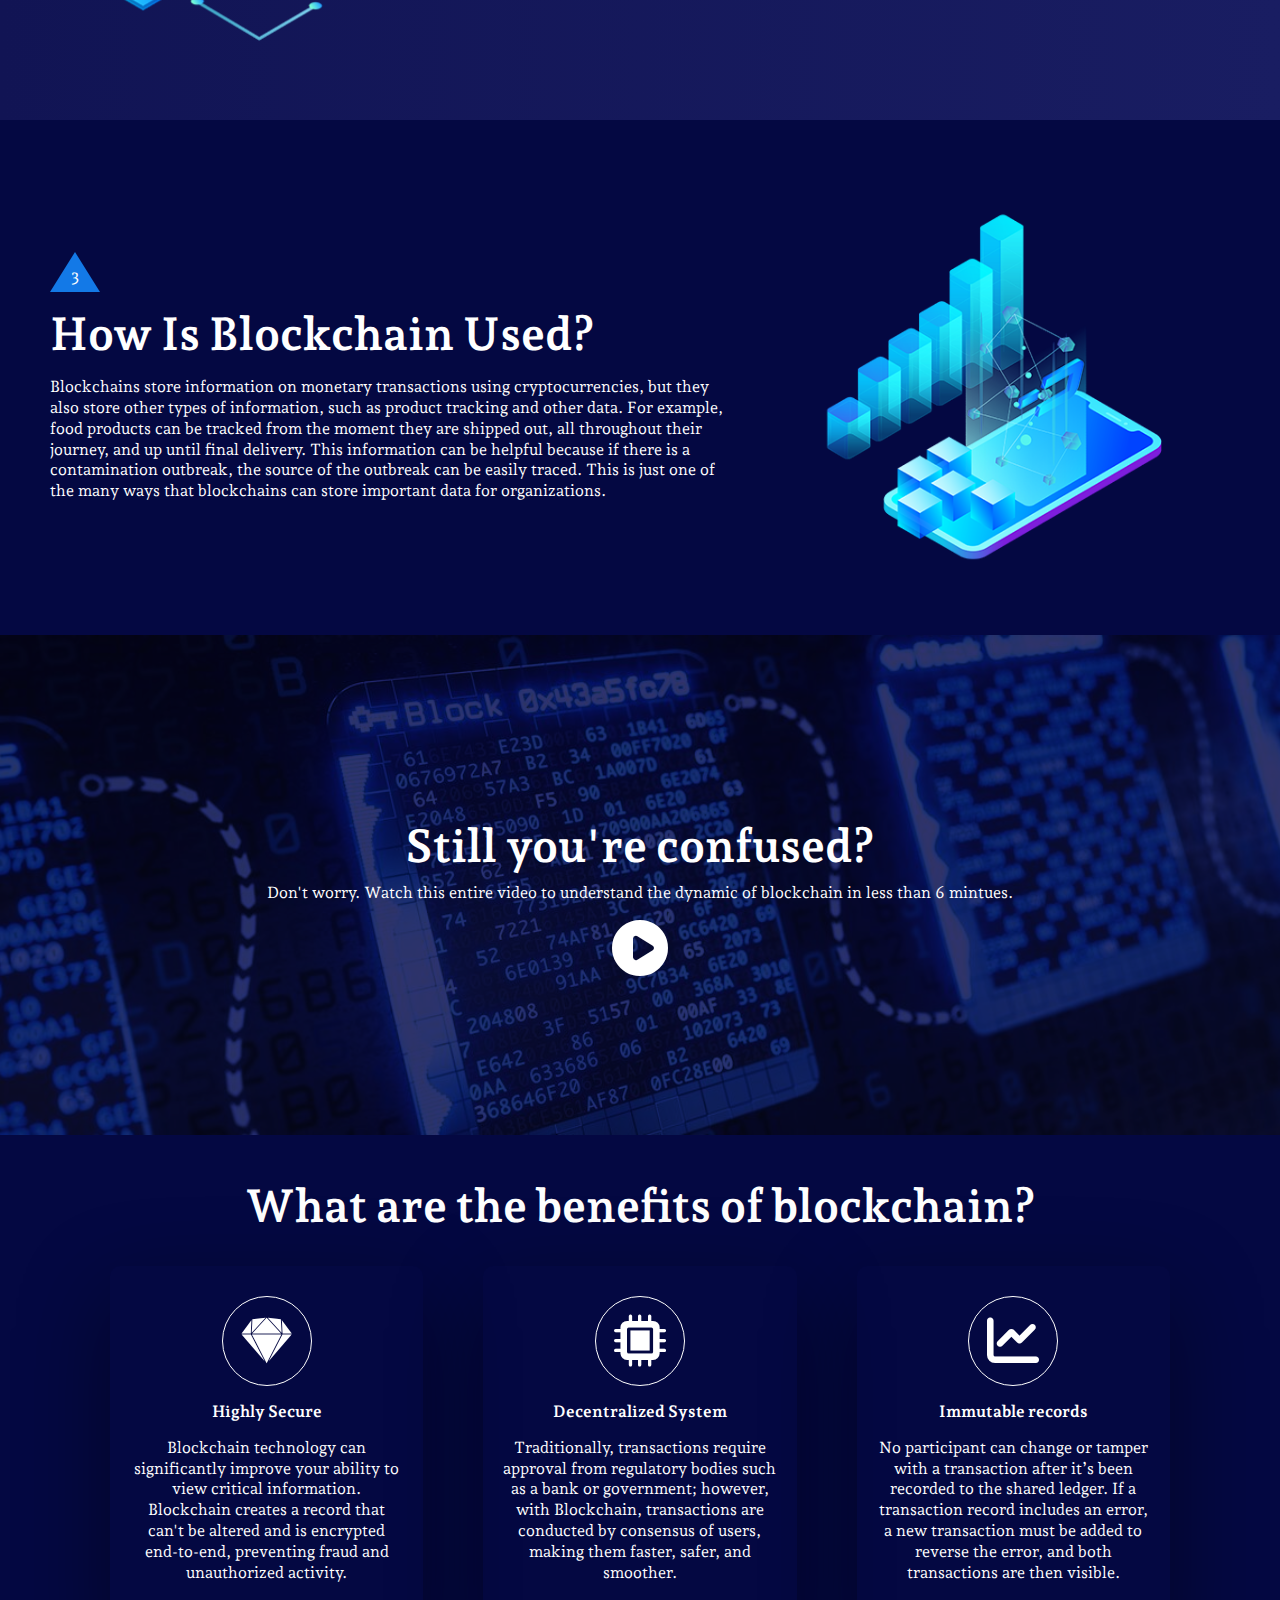
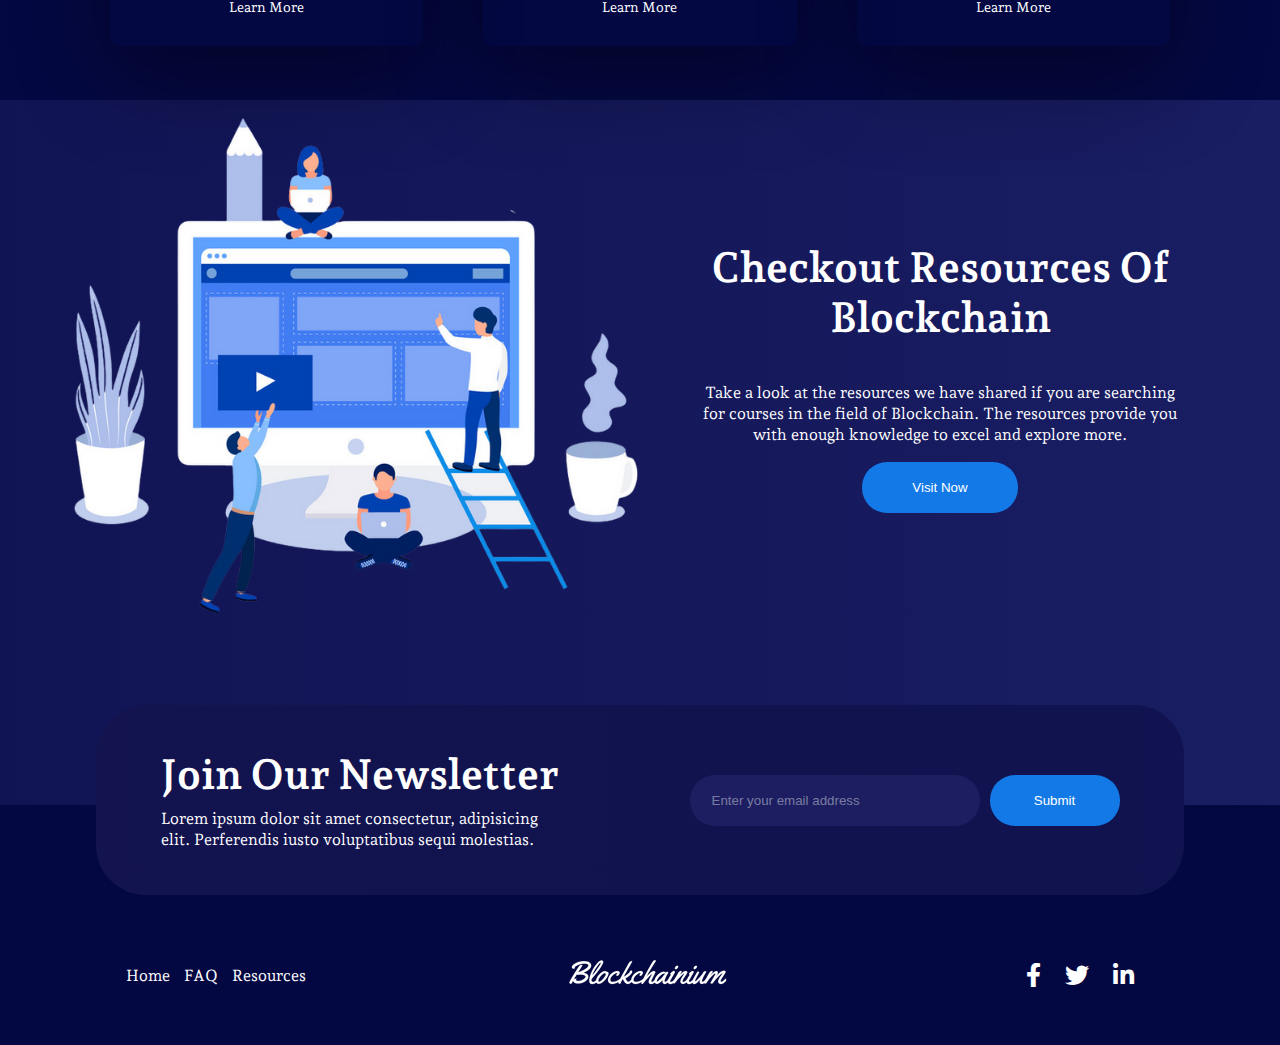
==== commit a1081527: "Added Home Page Content" ====
--- a/index.html
+++ b/index.html
@@ -45,12 +45,9 @@
           <div class="triangle-icon">
             <p>1</p>
           </div>
-          <h2>Step 1</h2>
+          <h2>Blockchain Basics</h2>
           <p>
-            Lorem ipsum dolor, sit amet consectetur adipisicing elit. Facere
-            molestiae, odit, cumque sit temporibus quod minus animi quos,
-            dignissimos earum repudiandae qui? Cupiditate odit officia quas
-            dolore dignissimos hic culpa.
+            Blockchain is a decentralized public network that enables users and companies to securely store and transfer information and currency. A blockchain is the process of storing data in "blocks" of information and linking them together in a permanent "chain." As new blocks are added to the chain, the previous blocks become even harder to modify, which allows each block to become more and more secure over time. 
           </p>
         </div>
         <img src="images/step-one.png" />
@@ -61,12 +58,9 @@
           <div class="triangle-icon">
             <p>2</p>
           </div>
-          <h2>Step 2</h2>
+          <h2>Blockchain is important!</h2>
           <p>
-            Lorem ipsum dolor, sit amet consectetur adipisicing elit. Facere
-            molestiae, odit, cumque sit temporibus quod minus animi quos,
-            dignissimos earum repudiandae qui? Cupiditate odit officia quas
-            dolore dignissimos hic culpa.
+            Business runs on information. The faster it’s received and the more accurate it is, the better. For delivering that information, blockchain is ideal because it delivers instant, shared, and transparent data stored on an immutable ledger that can only be accessed by members of the permissioned network. Blockchain networks can track orders, payments, accounts, production, and much more.
           </p>
       </section>
       <section id="what-is-three" class="flex-align">
@@ -74,12 +68,9 @@
           <div class="triangle-icon">
             <p>3</p>
           </div>
-          <h2>Step 3</h2>
+          <h2>How Is Blockchain Used?</h2>
           <p>
-            Lorem ipsum dolor, sit amet consectetur adipisicing elit. Facere
-            molestiae, odit, cumque sit temporibus quod minus animi quos,
-            dignissimos earum repudiandae qui? Cupiditate odit officia quas
-            dolore dignissimos hic culpa.
+            Blockchains store information on monetary transactions using cryptocurrencies, but they also store other types of information, such as product tracking and other data. For example, food products can be tracked from the moment they are shipped out, all throughout their journey, and up until final delivery. This information can be helpful because if there is a contamination outbreak, the source of the outbreak can be easily traced. This is just one of the many ways that blockchains can store important data for organizations.
           </p>
           </div>
         <img src="images/step-three.png" />
@@ -89,9 +80,9 @@
       <h2>Still you're confused?</h2>
       <p>
         Don't worry. Watch this entire video to understand the dynamic of
-        blockchain in less than 5 mintues.
+        blockchain in less than 6 mintues.
       </p>
-      <a href="#"><i class="fas fa-play-circle"></i></a>
+      <a href="https://youtu.be/SSo_EIwHSd4" target="_blank"><i class="fas fa-play-circle"></i></a>
     </section>
     </div>
     <section id="benefits-sect" class="flex-align">
@@ -99,23 +90,21 @@
       <div id="card-boxes">
         <div class="sub-card-box">
           <i class="fa-brands fa-sketch"></i>
-          <h3>Benefit</h3>
-          <p>Lorem ipsum dolor sit amet consectetur adipisicing elit. Sed
-          accusantium odio veniam nam optio?</p>
+          <h3>Highly Secure</h3>
+          <p>Blockchain technology can significantly improve your ability to view critical information. Blockchain creates a record that can't be altered and is encrypted end-to-end, preventing fraud and unauthorized activity.</p>
           <a href="#">Learn More</a>
         </div>
         <div class="sub-card-box">
           <i class="fa-solid fa-microchip"></i>
-          <h3>Benefit</h3>
-          <p>Lorem ipsum dolor sit amet consectetur adipisicing elit. Sed
-          accusantium odio veniam nam optio?</p>
+          <h3>Decentralized System</h3>
+          <p>Traditionally, transactions require approval from regulatory bodies such as a bank or government; however, with Blockchain, transactions are conducted by consensus of users, making them faster, safer, and smoother.</p>
           <a href="#">Learn More</a>
         </div>
         <div class="sub-card-box">
           <i class="fas fa-chart-line"></i>
-          <h3>Benefit</h3>
-          <p>Lorem ipsum dolor sit amet consectetur adipisicing elit. Sed
-          accusantium odio veniam nam optio?</p>
+          <h3>Immutable records
+          </h3>
+          <p>No participant can change or tamper with a transaction after it’s been recorded to the shared ledger. If a transaction record includes an error, a new transaction must be added to reverse the error, and both transactions are then visible.</p>
           <a href="#">Learn More</a>
         </div>
       </div>
@@ -125,15 +114,12 @@
       <section id="resources-txt">
         <h2>Checkout Resources Of Blockchain</h2>
         <p>
-          Lorem ipsum dolor sit amet consectetur adipisicing elit. Sed
-          accusantium odio veniam nam optio? Amet minima unde rerum ducimus? Ex
-          consequatur pariatur blanditiis voluptas a quia mollitia voluptates
-          recusandae ullam?
+          Take a look at the resources we have shared if you are searching for courses in the field of Blockchain. The resources provide you with enough knowledge to excel and explore more.
         </p>
-        <button><a href="#">Submit</a></button>
+        <button><a href="/resources.html">Visit Now</a></button>
       </section>
     </section>
-    <section id="subcribe-form">
+    <section id="subscribe-form">
       <section id="item-1">
         <h2>Join Our Newsletter</h2>
         <p>
--- a/css/style.css
+++ b/css/style.css
@@ -173,7 +173,7 @@
   font-size: 56px;
 }
 
-/* Benefits */
+/* Benefits Section */
 #benefits-sect {
   flex-direction: column;
   padding-bottom: 50px;
@@ -193,11 +193,12 @@
 .sub-card-box {
   margin: 0 20px;
   padding-top: 30px;
-  height: 300px;
+  height: 350px;
   width: 28%;
   border-radius: 10px;
   text-align: center;
   box-shadow: rgba(0, 0, 0, 0.4) 0px 30px 90px;
+  font-size: 14px;
 }
 
 .sub-card-box:hover {
@@ -250,9 +251,9 @@
   background: #0051a8;
 }
 
-/* Subcribe Form */
-
-#subcribe-form {
+/* Subscribe Form */
+
+#subscribe-form {
   height: 130px;
   display: flex;
   align-items: center;
@@ -265,7 +266,7 @@
   padding: 30px 0;
 }
 
-#subcribe-form section {
+#subscribe-form section {
   display: grid;
   margin: 0 auto;
 }
@@ -331,7 +332,6 @@
 
 footer {
   display: flex;
-  justify-content: center;
   height: 140px;
   display: flex;
   justify-content: space-around;
@@ -426,14 +426,15 @@
 
 #accordion details p {
   font-size: 15px;
+  text-align: left;
 }
 
 #accordion details:not([open]) {
   height: 1.5em;
 }
 
-#accordion details[open] {
-  height: 6.8em;
+#accordion details[open] ~ p {
+  height: 11em;
 }
 
 #accordion details[open] summary ~ * {
@@ -483,14 +484,15 @@
 
 .courses {
   display: grid;
-  grid-template-columns: 350px 700px;
+  grid-template-columns: 25% 55%;
   grid-gap: 1rem;
   justify-content: center;
   padding-bottom: 20px;
+  height: 200px;
 }
 
 .courses div img {
-  width: 350px;
+  width: 250px;
 }
 
 .courses h2 {
@@ -505,9 +507,366 @@
 
 .bg-color {
   background: #434da7;
-  border-left: 3px solid #ffbc00;
+  border-left: 3px solid #00aeff;
   display: flex;
   flex-direction: column;
   align-content: center;
   justify-content: center;
 }
+
+/**
+  HOME MEDIA QUERIES
+**/
+
+@media all and (min-width: 320px) and (max-width: 899px) {
+  /* Utilities */
+  .flex-align {
+    height: 500px;
+    display: flex;
+    flex-direction: column;
+    align-items: center;
+    justify-content: space-around;
+    padding: 7px 25px 0 25px;
+  }
+  img {
+    width: 300px;
+  }
+  h2 {
+    font-size: 36px;
+    margin: 15px 0;
+    text-align: center;
+  }
+  p {
+    font-size: 12px;
+    line-height: 1.3em;
+    text-align: center;
+  }
+
+  /* Header */
+  header {
+    padding: unset;
+  }
+  nav {
+    display: none;
+  }
+
+  /* Hero Section */
+  #hero-sect img {
+    padding-top: 20px;
+  }
+  #hero-sect section p {
+    padding-right: unset;
+  }
+
+  /* What Is Section */
+  #what-is-sect h2 {
+    font-size: 36px;
+  }
+
+  #what-is-one,
+  #what-is-two,
+  #what-is-three {
+    height: 100%;
+    padding: 20px 25px;
+  }
+
+  .triangle-icon {
+    margin: 0 auto;
+  }
+  #what-is-one div h2,
+  #what-is-two div h2,
+  #what-is-three div h2 {
+    padding-top: 0;
+    font-size: 36px;
+    text-align: center;
+  }
+  #what-is-one div p,
+  #what-is-three div p {
+    padding-right: unset;
+  }
+  #what-is-two img {
+    margin-right: unset;
+    order: 2;
+  }
+
+  /* Video Section */
+  #video-sect h2 {
+    font-size: 36px;
+  }
+  #video-sect p {
+    padding-right: 10px;
+    padding-left: 10px;
+  }
+
+  /* Benefits Section */
+  #benefits-sect {
+    height: 100%;
+  }
+  #benefits-sect h2 {
+    font-size: 32px;
+    margin-bottom: 25px;
+  }
+  #card-boxes {
+    flex-direction: column;
+    padding: unset;
+  }
+  .sub-card-box {
+    margin: 10px auto;
+    width: 95%;
+  }
+
+  /* Resources Section */
+  section#resources-sect {
+    height: 100%;
+  }
+  #resources-txt {
+    padding: unset;
+  }
+
+  /* Subscribe Form */
+  #subscribe-form {
+    height: 250px;
+    flex-direction: column;
+    justify-content: center;
+    width: 90%;
+  }
+  #subscribe-form section {
+    margin: 10px auto;
+  }
+  #item-1 h2 {
+    font-size: 22px;
+  }
+  #item-1 {
+    grid-template-columns: 250px;
+  }
+  #item-2 {
+    grid-template-columns: 250px;
+  }
+  button {
+    padding: 18px 50px;
+  }
+
+  /*Footer Section*/
+  footer {
+    flex-direction: column;
+  }
+  footer div img {
+    padding-right: unset;
+  }
+  footer ul li {
+    padding: 0 5px;
+  }
+  footer i {
+    padding: 20px;
+  }
+}
+
+@media all and (min-width: 500px) and (max-width: 899px) {
+  /* Utilities */
+  img {
+    width: 400px;
+  }
+
+  /* Benefits Section */
+  .sub-card-box {
+    margin: 10px auto;
+    width: 70%;
+  }
+
+  /* Subscribe Form */
+  #subscribe-form {
+    height: 250px;
+    flex-direction: column;
+    justify-content: center;
+    width: 90%;
+  }
+  #item-1 {
+    grid-template-columns: 350px;
+  }
+  #item-2 {
+    grid-template-columns: 350px;
+  }
+}
+
+@media all and (min-width: 600px) and (max-width: 899px) {
+  /* Utilities */
+  img {
+    width: 430px;
+  }
+
+  .flex-align {
+    padding: 15px 50px 0 50px;
+  }
+
+  /* What Is Section */
+  #what-is-one,
+  #what-is-two,
+  #what-is-three {
+    padding: 20px 50px;
+  }
+  .sub-card-box {
+    margin: 10px auto;
+    width: 50%;
+  }
+
+  /* Subscribe Form */
+  #item-1 {
+    grid-template-columns: 450px;
+  }
+  #item-2 {
+    grid-template-columns: 450px;
+  }
+}
+
+@media all and (min-width: 900px) and (max-width: 1024px) {
+  /* Utilities */
+  img {
+    width: 450px;
+  }
+
+  /* What Is Section */
+  #what-is-three {
+    padding: 30px 50px;
+  }
+
+  /* Benefits Section */
+  #benefits-sect {
+    padding: 15px 0;
+  }
+  .sub-card-box {
+    margin: 0 5px;
+    width: 32%;
+  }
+
+  /* Resources Section */
+  #resources-sect {
+    padding: unset;
+  }
+  #resources-txt {
+    padding: 0px 20px;
+  }
+
+  /* Subscribe Form */
+  #item-1 {
+    grid-template-columns: 300px;
+  }
+
+  #item-1 h2 {
+    font-size: 28px;
+  }
+
+  #item-1 p {
+    font-size: 14px;
+  }
+
+  #item-2 {
+    grid-template-columns: 270px 132px;
+  }
+}
+
+@media all and (min-width: 600px) and (max-width: 899px) {
+  /* Utilities */
+  img {
+    width: 430px;
+  }
+
+  .flex-align {
+    padding: 15px 50px 0 50px;
+  }
+
+  /* What Is Section */
+  #what-is-one,
+  #what-is-two,
+  #what-is-three {
+    padding: 20px 50px;
+  }
+
+  /* Benefits Section */
+  .sub-card-box {
+    margin: 0 auto;
+    width: 60%;
+  }
+
+  /* Subscribe Form */
+  #item-1 {
+    grid-template-columns: 450px;
+  }
+  #item-2 {
+    grid-template-columns: 450px;
+  }
+}
+
+@media all and (min-width: 900px) and (max-width: 1024px) {
+  /* Utilities */
+  img {
+    width: 450px;
+  }
+
+  /* Benefits Section */
+  #benefits-sect {
+    padding: 15px 0;
+  }
+  .sub-card-box {
+    margin: 0 5px;
+    width: 33%;
+  }
+
+  /* Resources Section */
+  #resources-sect {
+    padding: unset;
+  }
+  #resources-txt {
+    padding: 0px 20px;
+  }
+
+  /* Subscribe Form */
+  #item-1 {
+    grid-template-columns: 300px;
+  }
+
+  #item-1 h2 {
+    font-size: 28px;
+  }
+
+  #item-1 p {
+    font-size: 14px;
+  }
+
+  #item-2 {
+    grid-template-columns: 270px 132px;
+  }
+}
+
+/**
+  FAQ MEDIA QUERIES
+**/
+@media all and (min-width: 320px) and (max-width: 899px) {
+  #faq-heading {
+    width: 90%;
+  }
+  #accordion {
+    width: 100%;
+    display: flex;
+    flex-direction: column;
+  }
+  #accordion-col-one,
+  #accordion-col-two {
+    width: unset;
+  }
+}
+
+/**
+  RESOURCES MEDIA QUERIES
+**/
+@media all and (min-width: 320px) and (max-width: 767px) {
+  #resources-heading {
+    width: 90%;
+  }
+  .courses {
+    grid-template-columns: 85%;
+    height: unset;
+  }
+  .courses p {
+    padding: 0 20px;
+  }
+}
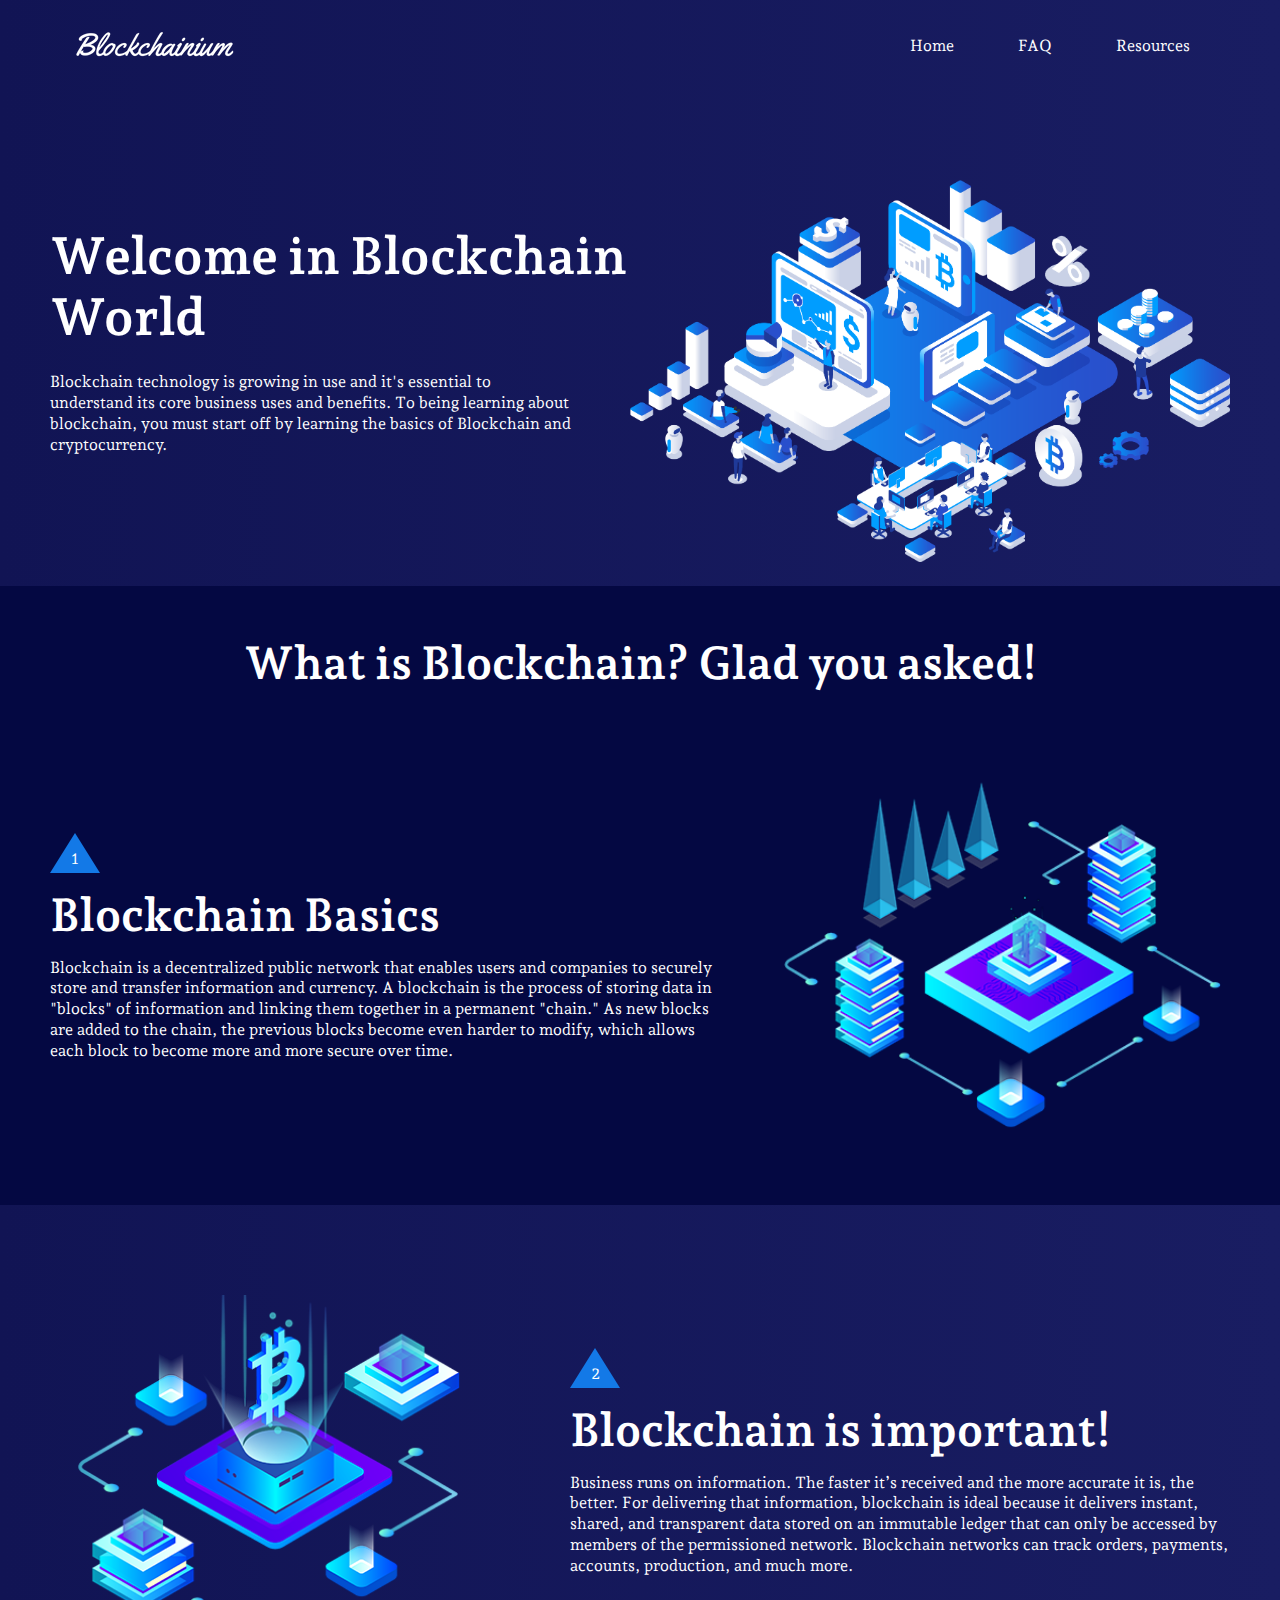
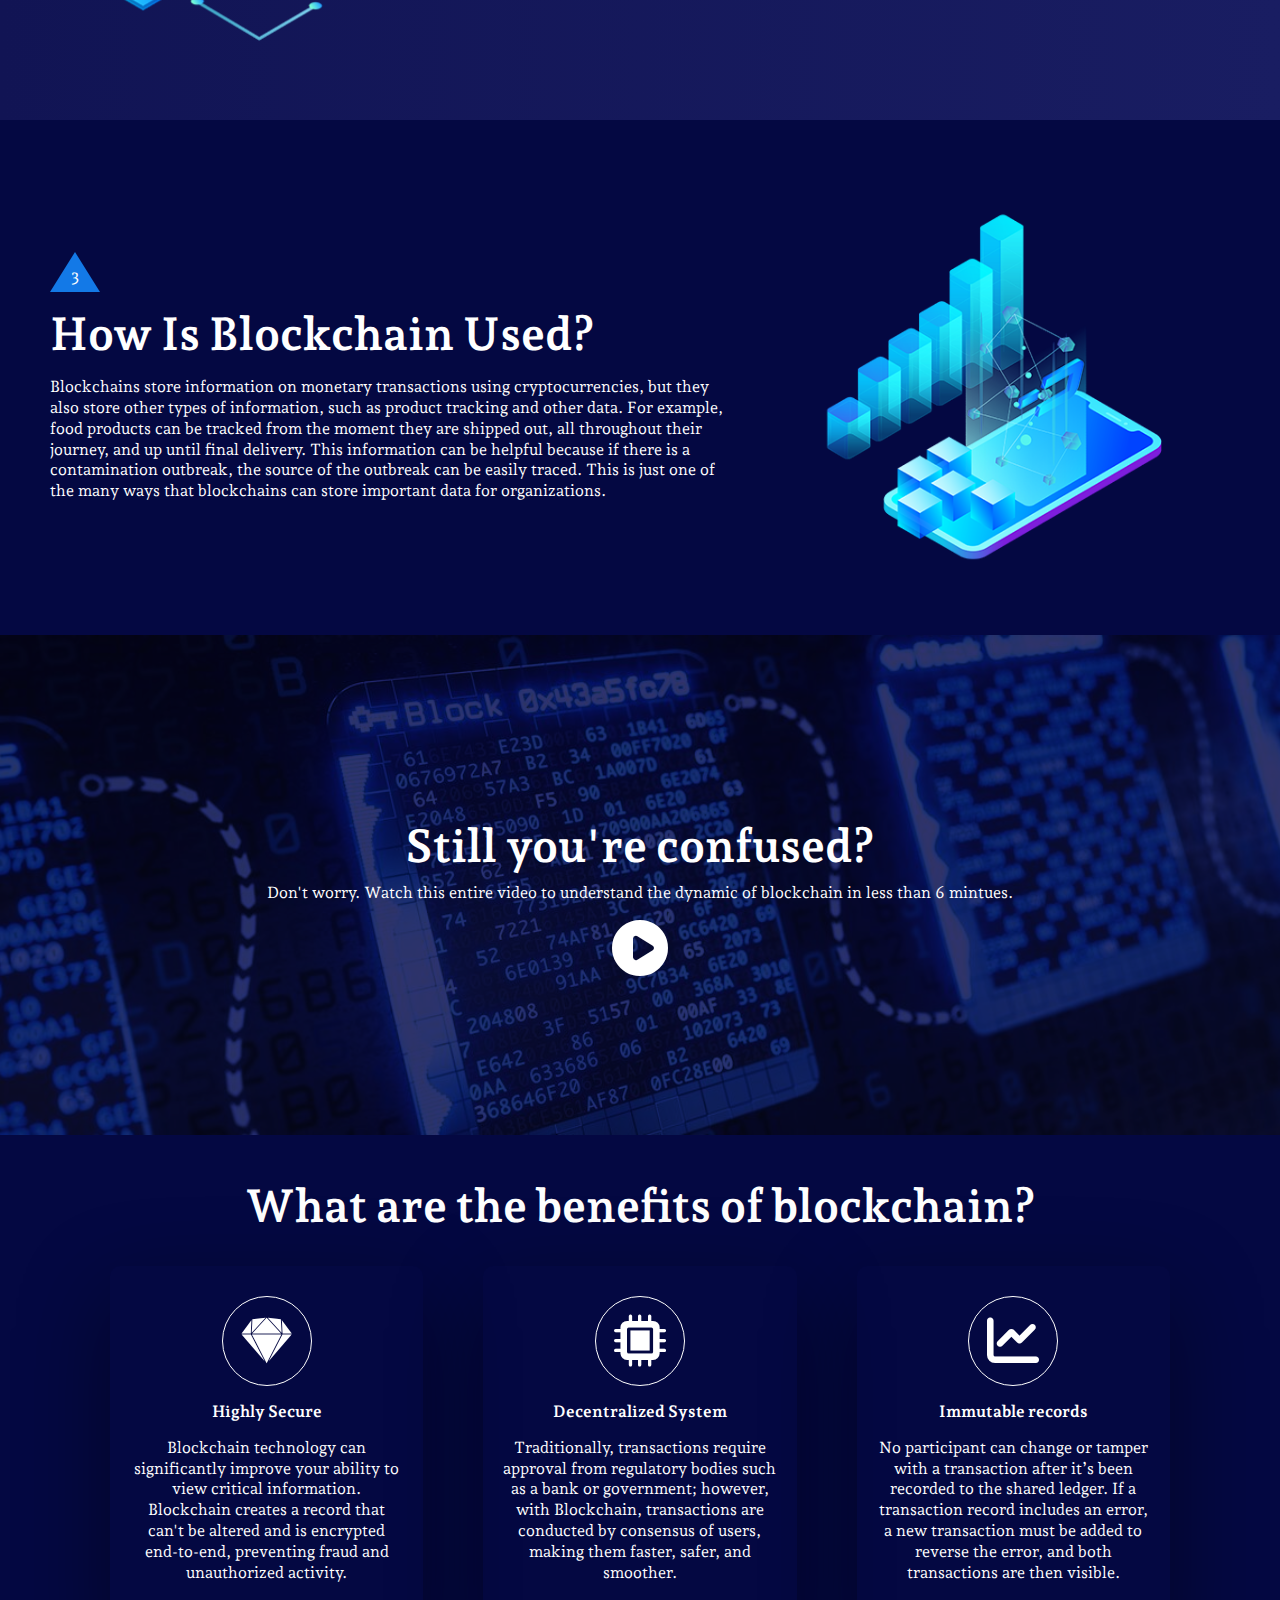
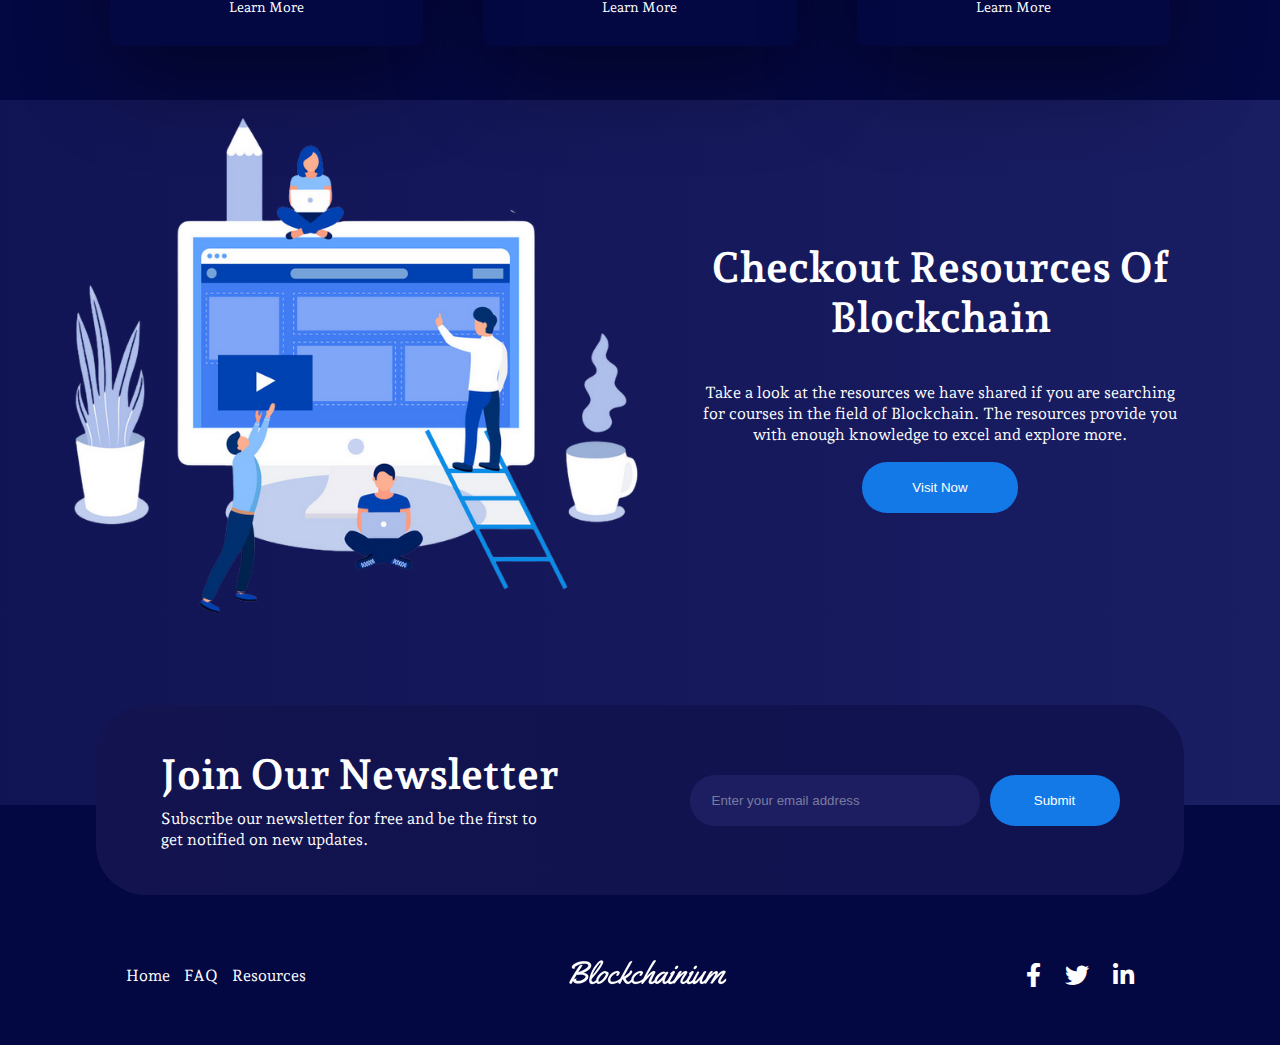
==== commit 92e1f598: "Added User Story & Wireframes" ====
--- a/index.html
+++ b/index.html
@@ -12,6 +12,7 @@
       rel="stylesheet"
     />
     <link href="css/all.css" rel="stylesheet">
+    <script src="/script.js"></script>
   </head>
   <body>
     <header>
@@ -123,8 +124,7 @@
       <section id="item-1">
         <h2>Join Our Newsletter</h2>
         <p>
-          Lorem ipsum dolor sit amet consectetur, adipisicing elit. Perferendis
-          iusto voluptatibus sequi molestias.
+          Subscribe our newsletter for free and be the first to get notified on new updates.
         </p>
       </section>
       <section id="item-2">
--- a/css/style.css
+++ b/css/style.css
@@ -5,6 +5,7 @@
   font-family: "Andada Pro", serif;
   margin: 0;
   padding: 0;
+  scroll-behavior: smooth;
 }
 
 /* Utilities*/
@@ -67,7 +68,6 @@
 nav {
   padding-top: 20px;
 }
-
 nav ul li {
   display: inline;
   list-style: none;
@@ -470,7 +470,7 @@
 }
 
 #resources hr {
-  width: 193px;
+  width: 270px;
   border: 2px solid #434da7;
 }
 
@@ -488,11 +488,12 @@
   grid-gap: 1rem;
   justify-content: center;
   padding-bottom: 20px;
-  height: 200px;
+  height: 220px;
 }
 
 .courses div img {
-  width: 250px;
+  width: 100%;
+  height: 100%;
 }
 
 .courses h2 {
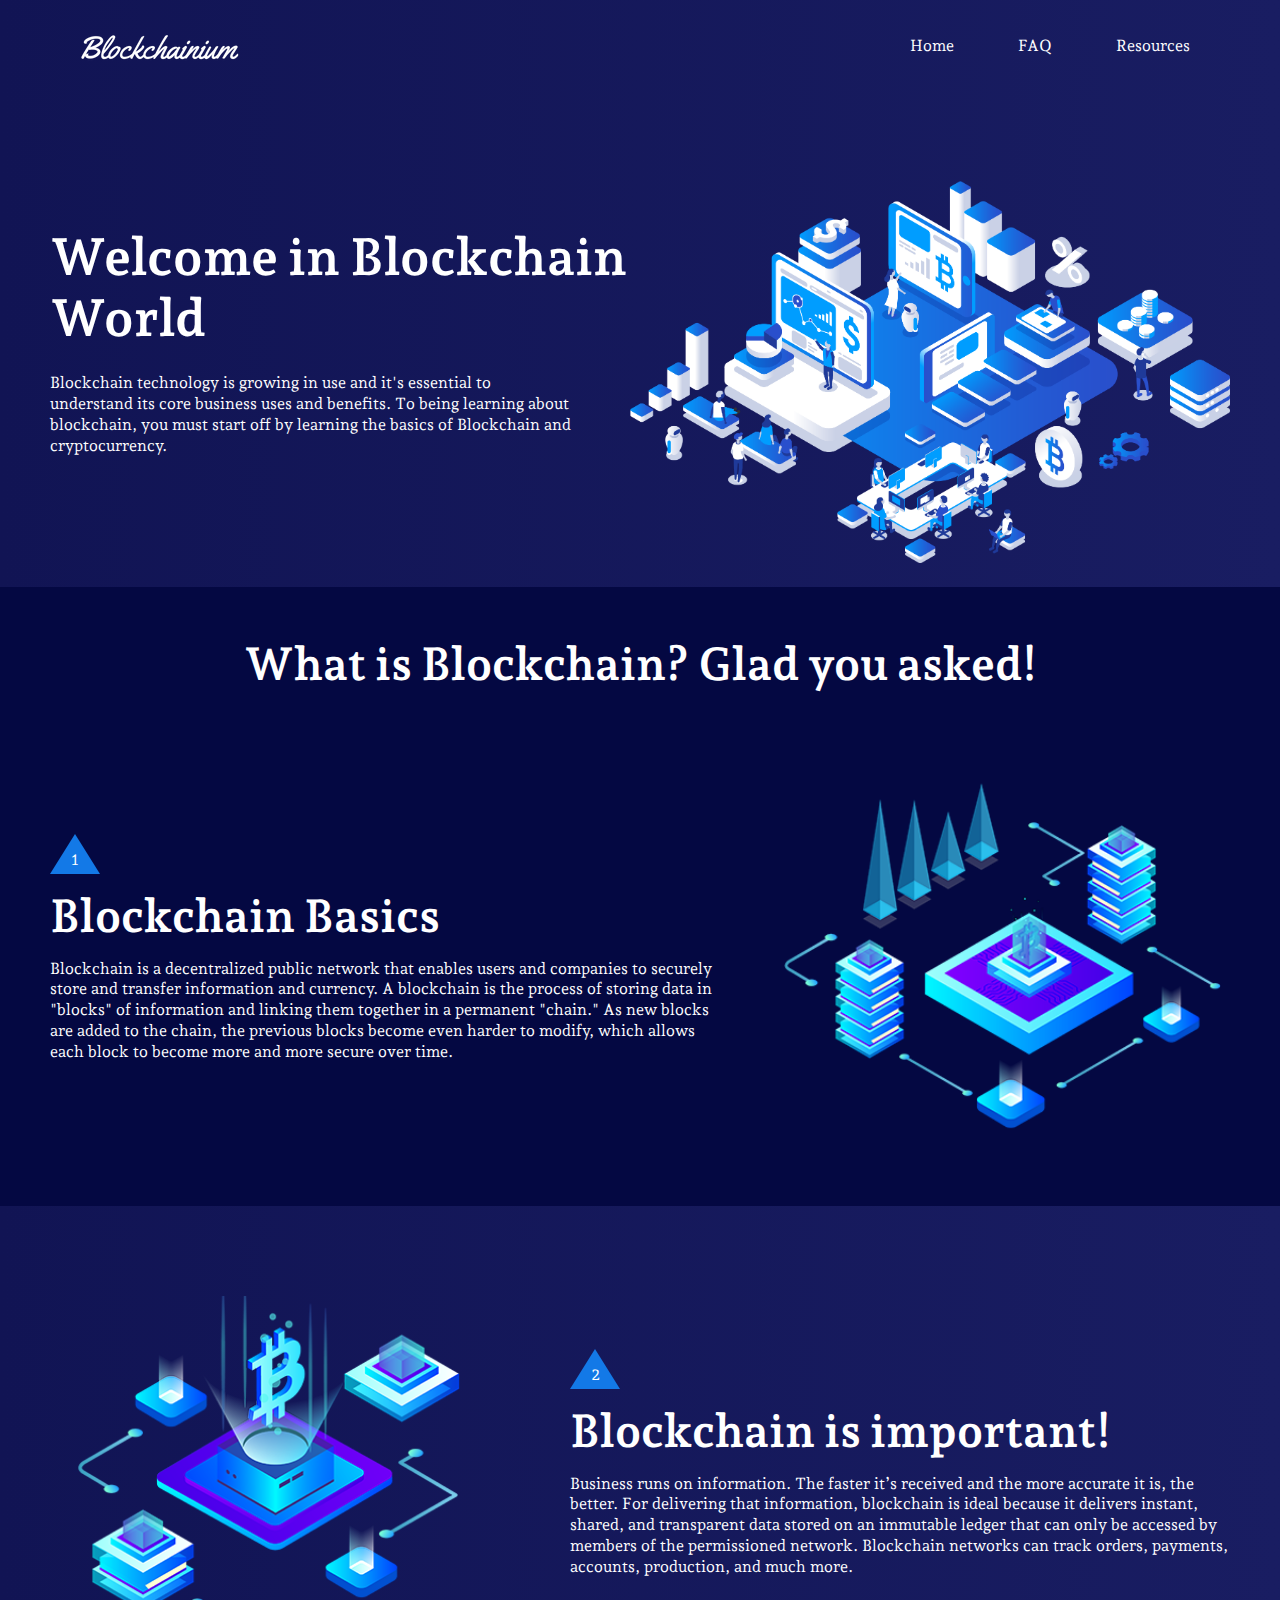
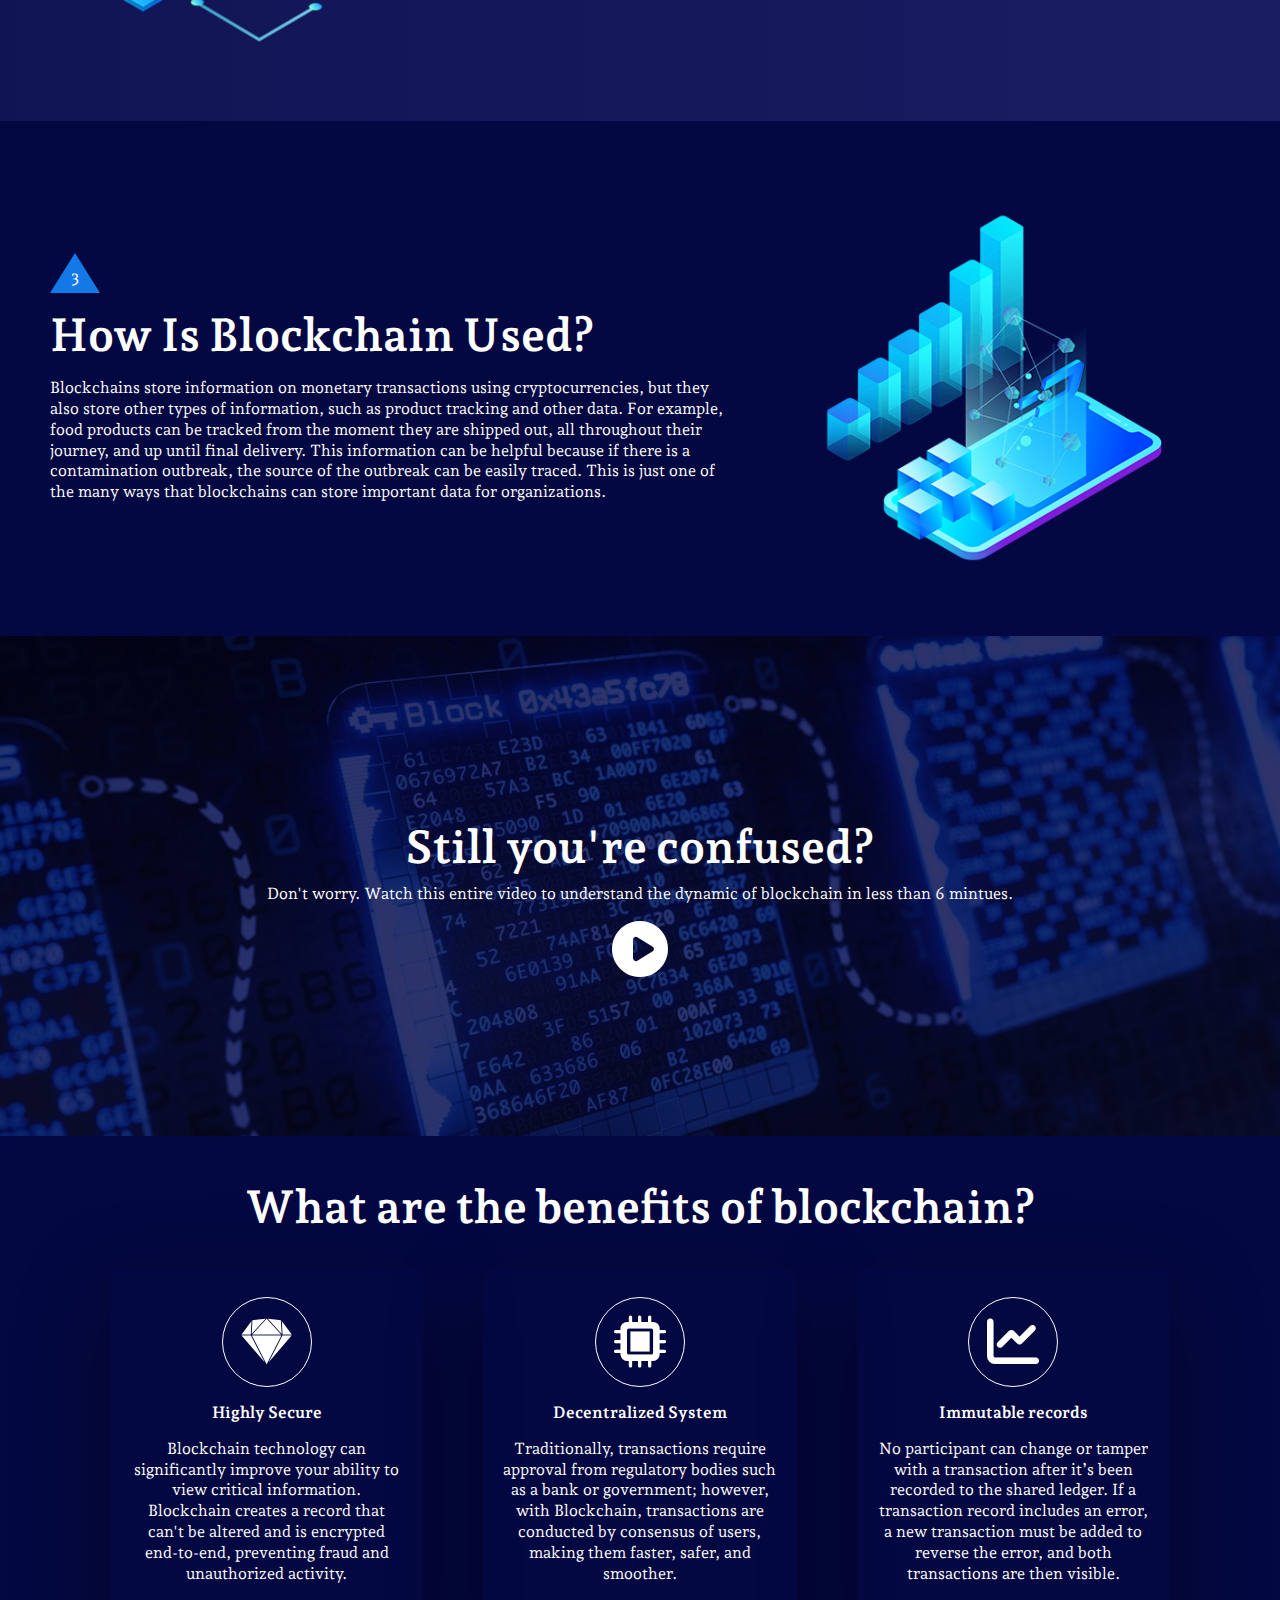
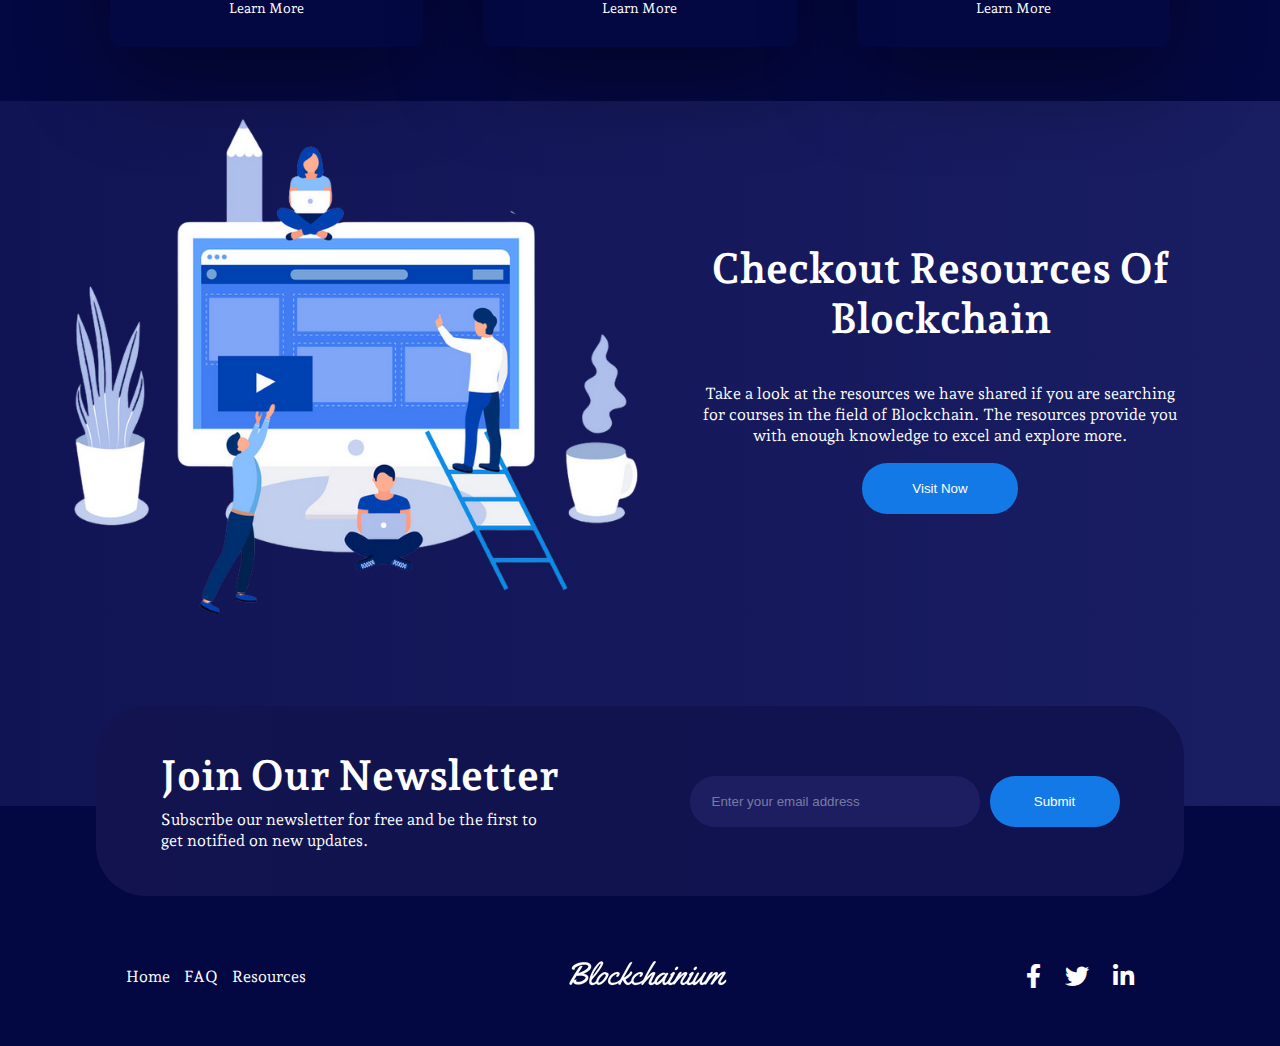
==== commit 534bc6f4: "Added" ====
--- a/index.html
+++ b/index.html
@@ -12,7 +12,7 @@
       rel="stylesheet"
     />
     <link href="css/all.css" rel="stylesheet">
-    <script src="/script.js"></script>
+    <script src="js/main.js" async></script>
   </head>
   <body>
     <header>
@@ -20,12 +20,15 @@
         <img src="images/logo.png" />
       </div>
       <nav>
-        <ul>
+        <ul class="nav">
           <li><a href="index.html">Home</a></li>
           <li><a href="faq.html">FAQ</a></li>
           <li><a href="resources.html">Resources</a></li>
         </ul>
       </nav>
+      <div class="hamburger-menu">
+        <i class="fas fa-bars"></i>
+      </div>
     </header>
     <section id="hero-sect" class="flex-align">
       <section>
--- a/css/style.css
+++ b/css/style.css
@@ -60,8 +60,8 @@
   width: unset;
 }
 #logo {
-  padding-top: 25px;
-  padding-left: 15px;
+  padding-top: 28px;
+  padding-left: 20px;
 }
 
 /* Navbar */
@@ -77,6 +77,12 @@
 nav ul li a:hover {
   border-bottom: 2px solid #fff;
   color: #eee;
+}
+
+.hamburger-menu {
+  font-size: 32px;
+  display: none;
+  cursor: pointer;
 }
 
 /* Hero Section */
@@ -547,8 +553,41 @@
   header {
     padding: unset;
   }
-  nav {
-    display: none;
+
+  #logo {
+    z-index: 100000;
+  }
+
+  .nav {
+    margin: 0;
+    background: #191d62;
+    position: absolute;
+    right: 0;
+    top: 0;
+    width: 100%;
+    min-height: 100vh;
+    flex-direction: column;
+    justify-content: space-around;
+    padding-top: 100px;
+    z-index: 1000;
+    transition: all 400ms;
+    visibility: hidden;
+    touch-action: none;
+  }
+
+  nav ul li {
+    text-align: center;
+    display: block;
+    padding: 30px 0;
+  }
+
+  .hamburger-menu {
+    display: block;
+    z-index: 100000;
+    padding: 30px;
+  }
+  .nav-active {
+    visibility: unset;
   }
 
   /* Hero Section */
@@ -870,4 +909,7 @@
   .courses p {
     padding: 0 20px;
   }
-}
+  #resources h2 {
+    font-size: 28px;
+  }
+}
